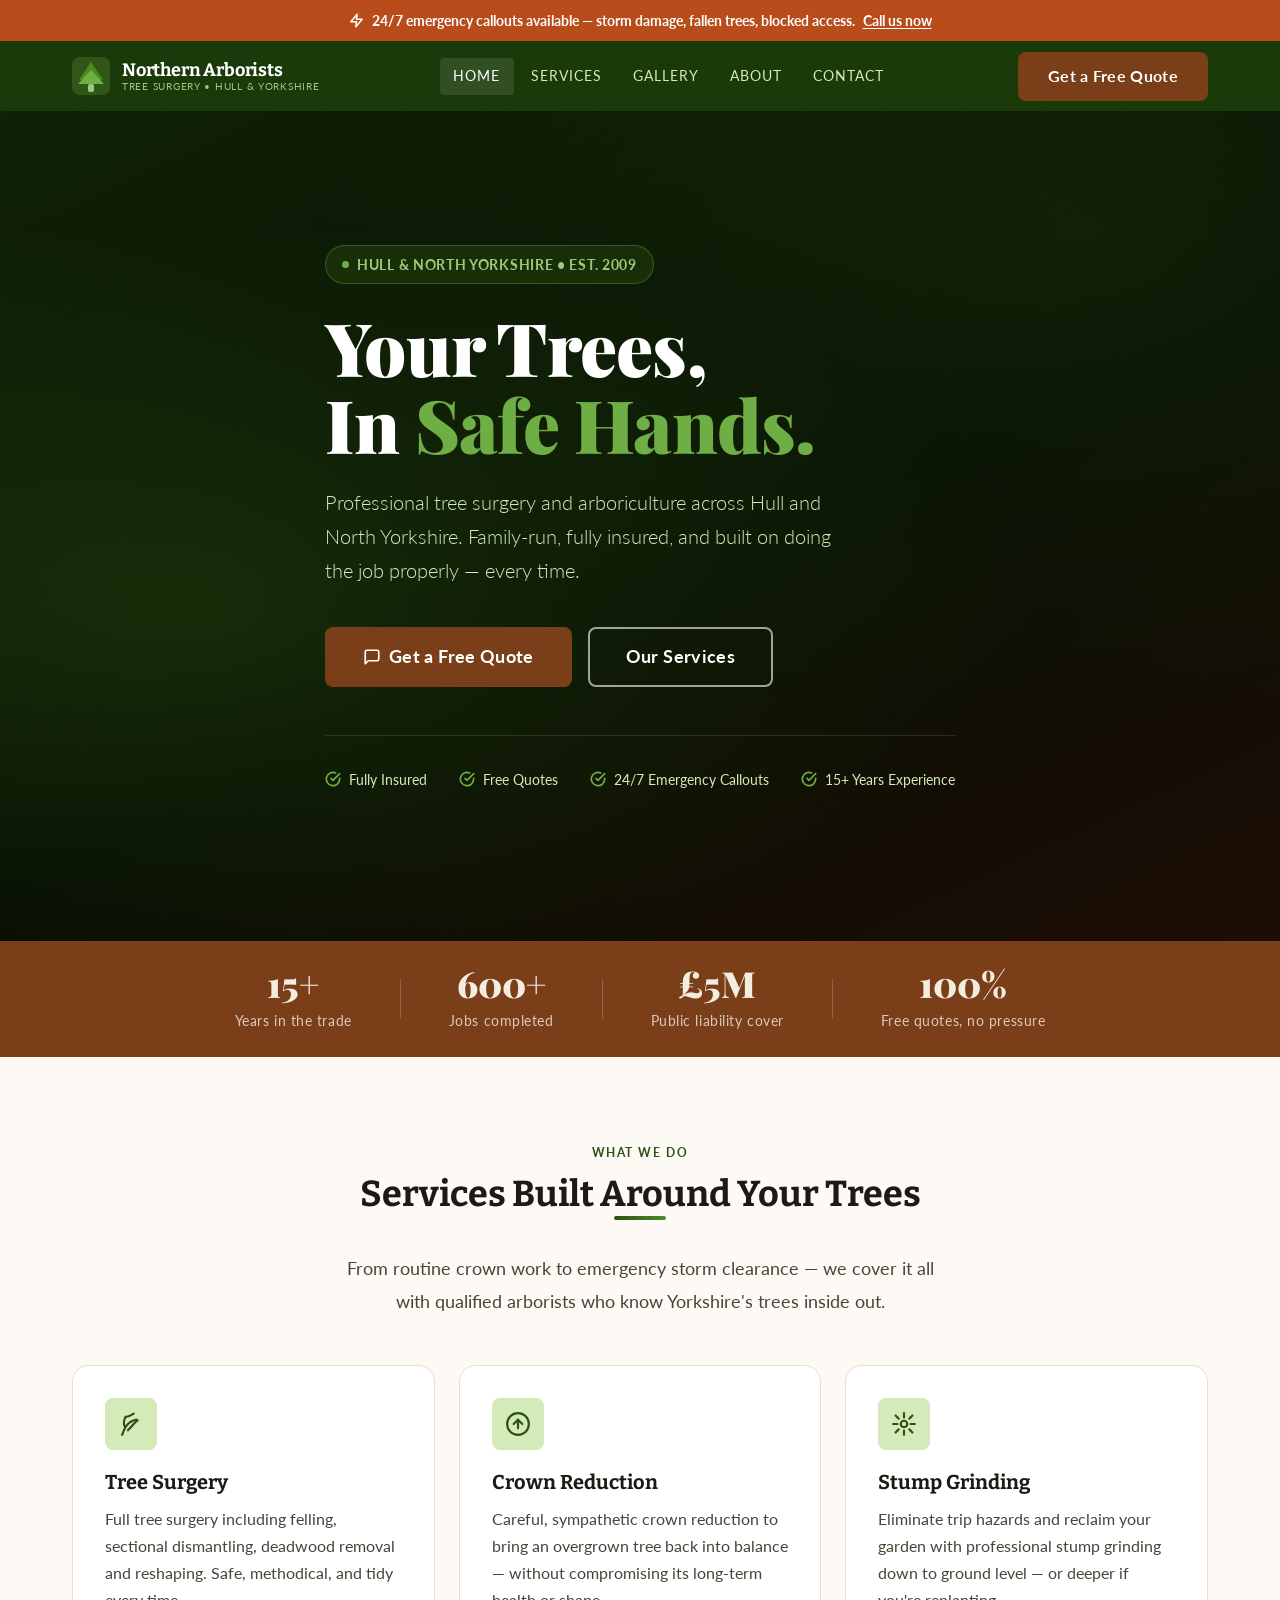
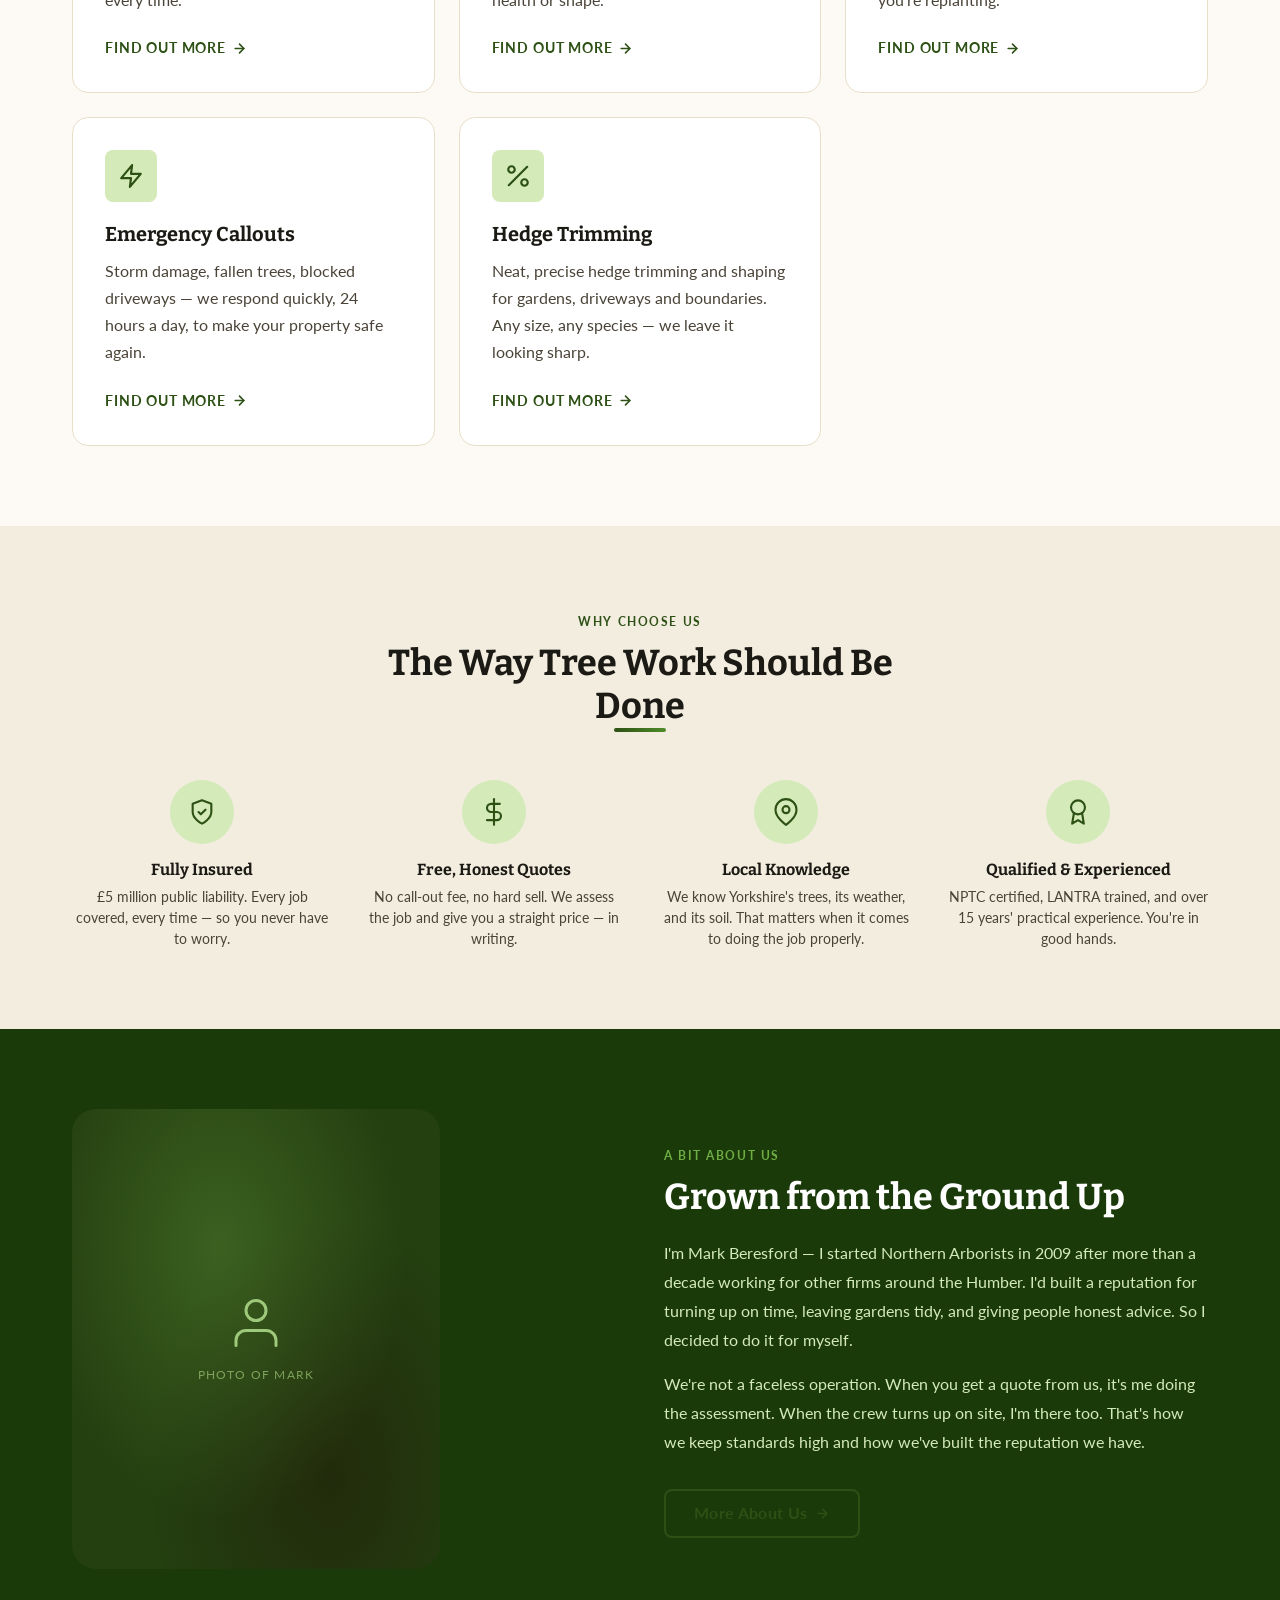
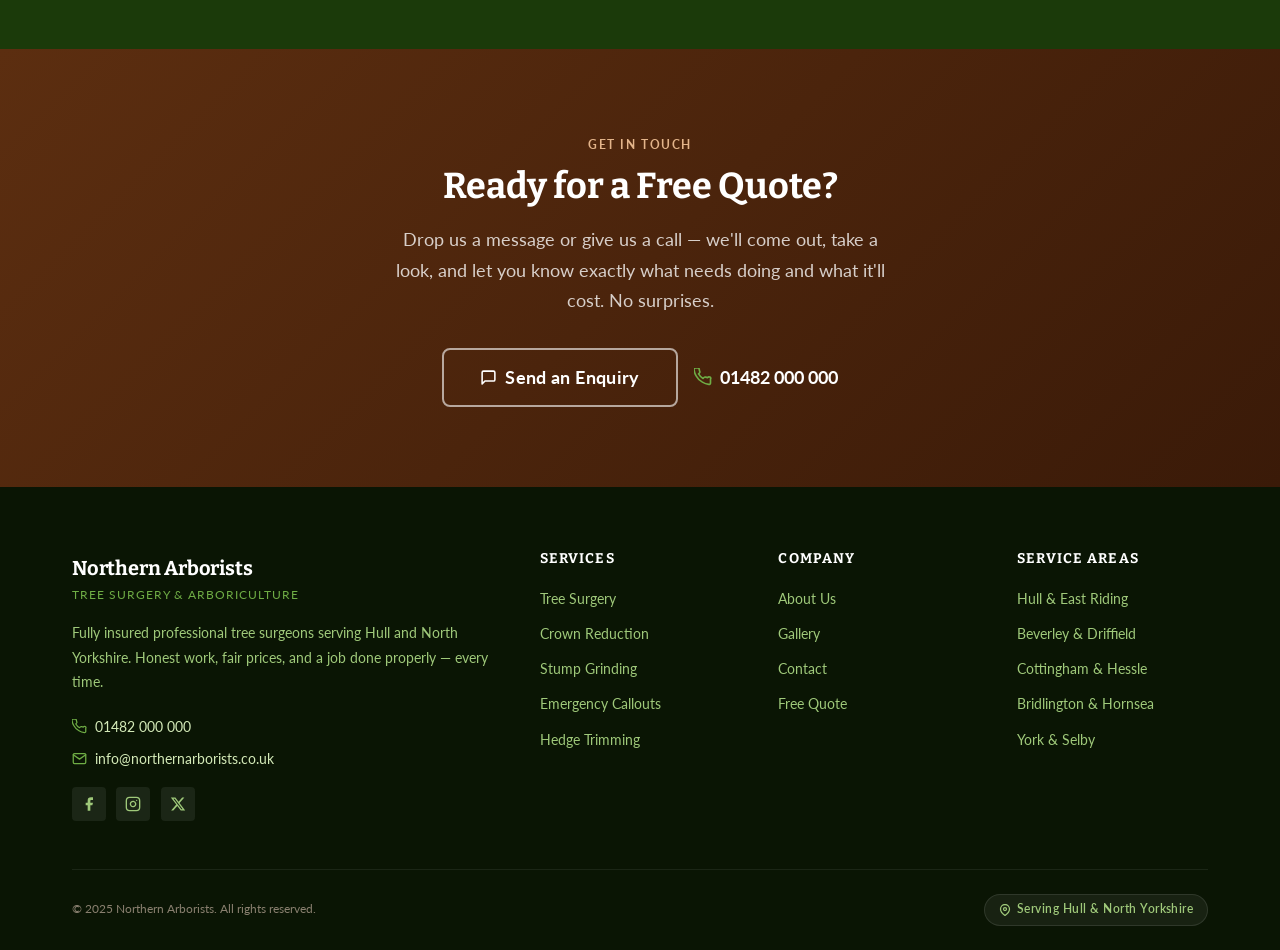
==== index.html @ 6174299c "Build full Northern Arborists website — 5 pages, shared CSS/JS Multi-page static site for a Hull-bas" ====
<!DOCTYPE html>
<html lang="en">
<head>
  <meta charset="UTF-8">
  <meta name="viewport" content="width=device-width, initial-scale=1.0">
  <meta name="description" content="Northern Arborists — professional tree surgery and arboriculture across Hull and North Yorkshire. Fully insured, free quotes, 15+ years experience.">
  <title>Northern Arborists | Tree Surgery &amp; Arboriculture — Hull &amp; Yorkshire</title>
  <link rel="preconnect" href="https://fonts.googleapis.com">
  <link rel="preconnect" href="https://fonts.gstatic.com" crossorigin>
  <link rel="stylesheet" href="styles.css">
</head>
<body>

  <!-- Emergency bar -->
  <div class="emergency-bar">
    <p>
      <svg width="15" height="15" viewBox="0 0 24 24" fill="none" stroke="currentColor" stroke-width="2.5" stroke-linecap="round" stroke-linejoin="round" aria-hidden="true"><polygon points="13 2 3 14 12 14 11 22 21 10 12 10 13 2"/></svg>
      24/7 emergency callouts available &mdash; storm damage, fallen trees, blocked access.
      <a href="contact.html">Call us now</a>
    </p>
  </div>

  <!-- Header -->
  <header class="site-header" id="siteHeader">
    <nav class="nav-container" role="navigation" aria-label="Main navigation">
      <a href="index.html" class="nav-logo" aria-label="Northern Arborists — Home">
        <svg class="logo-icon" width="38" height="38" viewBox="0 0 38 38" fill="none" aria-hidden="true">
          <rect width="38" height="38" rx="8" fill="rgba(111,173,69,0.25)"/>
          <rect x="16" y="27" width="6" height="8" rx="2" fill="#9FC97A"/>
          <polygon points="19,5 7,23 31,23" fill="#4A8C1C"/>
          <polygon points="19,13 6,27 32,27" fill="#6FAD45"/>
        </svg>
        <div class="logo-text">
          <span class="logo-name">Northern Arborists</span>
          <span class="logo-tagline">Tree Surgery &bull; Hull &amp; Yorkshire</span>
        </div>
      </a>

      <ul class="nav-links" role="list">
        <li><a href="index.html">Home</a></li>
        <li><a href="services.html">Services</a></li>
        <li><a href="gallery.html">Gallery</a></li>
        <li><a href="about.html">About</a></li>
        <li><a href="contact.html">Contact</a></li>
      </ul>

      <a href="contact.html" class="btn btn-primary nav-cta">Get a Free Quote</a>

      <button class="nav-hamburger" id="navHamburger" aria-label="Open navigation menu" aria-expanded="false">
        <span></span><span></span><span></span>
      </button>
    </nav>

    <div class="nav-mobile" id="navMobile" aria-hidden="true">
      <ul role="list">
        <li><a href="index.html">Home</a></li>
        <li><a href="services.html">Services</a></li>
        <li><a href="gallery.html">Gallery</a></li>
        <li><a href="about.html">About</a></li>
        <li><a href="contact.html">Contact</a></li>
      </ul>
      <a href="contact.html" class="btn btn-primary">Get a Free Quote</a>
    </div>
  </header>

  <main>

    <!-- ── HERO ── -->
    <section class="hero-home">
      <div class="container">
        <div class="hero-content">

          <div class="hero-badge">Hull &amp; North Yorkshire &bull; Est. 2009</div>

          <h1>
            Your Trees,<br>
            In <span class="accent">Safe Hands.</span>
          </h1>

          <p class="hero-subtitle">
            Professional tree surgery and arboriculture across Hull and North Yorkshire.
            Family-run, fully insured, and built on doing the job properly — every time.
          </p>

          <div class="hero-actions">
            <a href="contact.html" class="btn btn-primary btn-lg">
              <svg width="18" height="18" viewBox="0 0 24 24" fill="none" stroke="currentColor" stroke-width="2.2" stroke-linecap="round" stroke-linejoin="round" aria-hidden="true"><path d="M21 15a2 2 0 01-2 2H7l-4 4V5a2 2 0 012-2h14a2 2 0 012 2z"/></svg>
              Get a Free Quote
            </a>
            <a href="services.html" class="btn btn-secondary btn-lg">Our Services</a>
          </div>

          <ul class="hero-trust">
            <li class="hero-trust-item">
              <svg width="16" height="16" viewBox="0 0 24 24" fill="none" stroke="currentColor" stroke-width="2.5" stroke-linecap="round" stroke-linejoin="round" aria-hidden="true"><path d="M22 11.08V12a10 10 0 11-5.93-9.14"/><polyline points="22 4 12 14.01 9 11.01"/></svg>
              Fully Insured
            </li>
            <li class="hero-trust-item">
              <svg width="16" height="16" viewBox="0 0 24 24" fill="none" stroke="currentColor" stroke-width="2.5" stroke-linecap="round" stroke-linejoin="round" aria-hidden="true"><path d="M22 11.08V12a10 10 0 11-5.93-9.14"/><polyline points="22 4 12 14.01 9 11.01"/></svg>
              Free Quotes
            </li>
            <li class="hero-trust-item">
              <svg width="16" height="16" viewBox="0 0 24 24" fill="none" stroke="currentColor" stroke-width="2.5" stroke-linecap="round" stroke-linejoin="round" aria-hidden="true"><path d="M22 11.08V12a10 10 0 11-5.93-9.14"/><polyline points="22 4 12 14.01 9 11.01"/></svg>
              24/7 Emergency Callouts
            </li>
            <li class="hero-trust-item">
              <svg width="16" height="16" viewBox="0 0 24 24" fill="none" stroke="currentColor" stroke-width="2.5" stroke-linecap="round" stroke-linejoin="round" aria-hidden="true"><path d="M22 11.08V12a10 10 0 11-5.93-9.14"/><polyline points="22 4 12 14.01 9 11.01"/></svg>
              15+ Years Experience
            </li>
          </ul>

        </div>
      </div>
    </section>

    <!-- ── STATS STRIP ── -->
    <div class="stats-strip">
      <div class="container">
        <div class="stats-inner">
          <div class="stat-item">
            <span class="stat-number">15+</span>
            <span class="stat-label">Years in the trade</span>
          </div>
          <div class="stats-divider"></div>
          <div class="stat-item">
            <span class="stat-number">600+</span>
            <span class="stat-label">Jobs completed</span>
          </div>
          <div class="stats-divider"></div>
          <div class="stat-item">
            <span class="stat-number">£5M</span>
            <span class="stat-label">Public liability cover</span>
          </div>
          <div class="stats-divider"></div>
          <div class="stat-item">
            <span class="stat-number">100%</span>
            <span class="stat-label">Free quotes, no pressure</span>
          </div>
        </div>
      </div>
    </div>

    <!-- ── SERVICES OVERVIEW ── -->
    <section class="section">
      <div class="container">
        <div class="text-center reveal" style="max-width:600px;margin:0 auto 3rem;">
          <span class="section-label">What We Do</span>
          <h2>Services Built Around Your Trees</h2>
          <div class="divider center"></div>
          <p class="lead">From routine crown work to emergency storm clearance — we cover it all with qualified arborists who know Yorkshire's trees inside out.</p>
        </div>

        <div class="services-overview-grid">

          <!-- Tree Surgery -->
          <div class="service-card reveal reveal-d1">
            <div class="service-icon" aria-hidden="true">
              <svg width="26" height="26" viewBox="0 0 24 24" fill="none" stroke="currentColor" stroke-width="2" stroke-linecap="round" stroke-linejoin="round"><path d="M17 8C8 10 5.9 16.17 3.82 22"/><path d="M9.13 17.73C12.29 14.87 15 10.56 18.18 8.59"/><path d="M14.5 2.5C14.5 2.5 11 5 7 5.5"/><path d="M7 5.5C5.5 8 5 11 6 14"/></svg>
            </div>
            <h3>Tree Surgery</h3>
            <p>Full tree surgery including felling, sectional dismantling, deadwood removal and reshaping. Safe, methodical, and tidy every time.</p>
            <a href="services.html#tree-surgery" class="link-arrow">
              Find out more
              <svg width="15" height="15" viewBox="0 0 24 24" fill="none" stroke="currentColor" stroke-width="2.5" stroke-linecap="round" stroke-linejoin="round" aria-hidden="true"><line x1="5" y1="12" x2="19" y2="12"/><polyline points="12 5 19 12 12 19"/></svg>
            </a>
          </div>

          <!-- Crown Reduction -->
          <div class="service-card reveal reveal-d2">
            <div class="service-icon" aria-hidden="true">
              <svg width="26" height="26" viewBox="0 0 24 24" fill="none" stroke="currentColor" stroke-width="2" stroke-linecap="round" stroke-linejoin="round"><circle cx="12" cy="12" r="10"/><polyline points="8 12 12 8 16 12"/><line x1="12" y1="8" x2="12" y2="16"/></svg>
            </div>
            <h3>Crown Reduction</h3>
            <p>Careful, sympathetic crown reduction to bring an overgrown tree back into balance — without compromising its long-term health or shape.</p>
            <a href="services.html#crown-reduction" class="link-arrow">
              Find out more
              <svg width="15" height="15" viewBox="0 0 24 24" fill="none" stroke="currentColor" stroke-width="2.5" stroke-linecap="round" stroke-linejoin="round" aria-hidden="true"><line x1="5" y1="12" x2="19" y2="12"/><polyline points="12 5 19 12 12 19"/></svg>
            </a>
          </div>

          <!-- Stump Grinding -->
          <div class="service-card reveal reveal-d3">
            <div class="service-icon" aria-hidden="true">
              <svg width="26" height="26" viewBox="0 0 24 24" fill="none" stroke="currentColor" stroke-width="2" stroke-linecap="round" stroke-linejoin="round"><circle cx="12" cy="12" r="3"/><path d="M12 2v4M12 18v4M4.22 4.22l2.83 2.83M16.95 16.95l2.83 2.83M2 12h4M18 12h4M4.22 19.78l2.83-2.83M16.95 7.05l2.83-2.83"/></svg>
            </div>
            <h3>Stump Grinding</h3>
            <p>Eliminate trip hazards and reclaim your garden with professional stump grinding down to ground level — or deeper if you're replanting.</p>
            <a href="services.html#stump-grinding" class="link-arrow">
              Find out more
              <svg width="15" height="15" viewBox="0 0 24 24" fill="none" stroke="currentColor" stroke-width="2.5" stroke-linecap="round" stroke-linejoin="round" aria-hidden="true"><line x1="5" y1="12" x2="19" y2="12"/><polyline points="12 5 19 12 12 19"/></svg>
            </a>
          </div>

          <!-- Emergency Callouts -->
          <div class="service-card reveal reveal-d4">
            <div class="service-icon" aria-hidden="true">
              <svg width="26" height="26" viewBox="0 0 24 24" fill="none" stroke="currentColor" stroke-width="2" stroke-linecap="round" stroke-linejoin="round"><polygon points="13 2 3 14 12 14 11 22 21 10 12 10 13 2"/></svg>
            </div>
            <h3>Emergency Callouts</h3>
            <p>Storm damage, fallen trees, blocked driveways — we respond quickly, 24 hours a day, to make your property safe again.</p>
            <a href="services.html#emergency" class="link-arrow">
              Find out more
              <svg width="15" height="15" viewBox="0 0 24 24" fill="none" stroke="currentColor" stroke-width="2.5" stroke-linecap="round" stroke-linejoin="round" aria-hidden="true"><line x1="5" y1="12" x2="19" y2="12"/><polyline points="12 5 19 12 12 19"/></svg>
            </a>
          </div>

          <!-- Hedge Trimming -->
          <div class="service-card reveal reveal-d5">
            <div class="service-icon" aria-hidden="true">
              <svg width="26" height="26" viewBox="0 0 24 24" fill="none" stroke="currentColor" stroke-width="2" stroke-linecap="round" stroke-linejoin="round"><circle cx="6" cy="6" r="3"/><circle cx="18" cy="18" r="3"/><line x1="20.49" y1="3.51" x2="3.51" y2="20.49"/></svg>
            </div>
            <h3>Hedge Trimming</h3>
            <p>Neat, precise hedge trimming and shaping for gardens, driveways and boundaries. Any size, any species — we leave it looking sharp.</p>
            <a href="services.html#hedges" class="link-arrow">
              Find out more
              <svg width="15" height="15" viewBox="0 0 24 24" fill="none" stroke="currentColor" stroke-width="2.5" stroke-linecap="round" stroke-linejoin="round" aria-hidden="true"><line x1="5" y1="12" x2="19" y2="12"/><polyline points="12 5 19 12 12 19"/></svg>
            </a>
          </div>

        </div>
      </div>
    </section>

    <!-- ── TRUST SIGNALS ── -->
    <section class="section trust-section">
      <div class="container">
        <div class="text-center reveal" style="max-width:540px;margin:0 auto 3rem;">
          <span class="section-label">Why Choose Us</span>
          <h2>The Way Tree Work Should Be Done</h2>
          <div class="divider center"></div>
        </div>

        <div class="trust-grid">

          <div class="trust-item reveal reveal-d1">
            <div class="trust-icon" aria-hidden="true">
              <svg width="28" height="28" viewBox="0 0 24 24" fill="none" stroke="currentColor" stroke-width="1.8" stroke-linecap="round" stroke-linejoin="round"><path d="M12 22s8-4 8-10V5l-8-3-8 3v7c0 6 8 10 8 10z"/><polyline points="9 12 11 14 15 10"/></svg>
            </div>
            <h4>Fully Insured</h4>
            <p>£5 million public liability. Every job covered, every time — so you never have to worry.</p>
          </div>

          <div class="trust-item reveal reveal-d2">
            <div class="trust-icon" aria-hidden="true">
              <svg width="28" height="28" viewBox="0 0 24 24" fill="none" stroke="currentColor" stroke-width="1.8" stroke-linecap="round" stroke-linejoin="round"><line x1="12" y1="1" x2="12" y2="23"/><path d="M17 5H9.5a3.5 3.5 0 000 7h5a3.5 3.5 0 010 7H6"/></svg>
            </div>
            <h4>Free, Honest Quotes</h4>
            <p>No call-out fee, no hard sell. We assess the job and give you a straight price — in writing.</p>
          </div>

          <div class="trust-item reveal reveal-d3">
            <div class="trust-icon" aria-hidden="true">
              <svg width="28" height="28" viewBox="0 0 24 24" fill="none" stroke="currentColor" stroke-width="1.8" stroke-linecap="round" stroke-linejoin="round"><path d="M21 10c0 7-9 13-9 13s-9-6-9-13a9 9 0 0118 0z"/><circle cx="12" cy="10" r="3"/></svg>
            </div>
            <h4>Local Knowledge</h4>
            <p>We know Yorkshire's trees, its weather, and its soil. That matters when it comes to doing the job properly.</p>
          </div>

          <div class="trust-item reveal reveal-d4">
            <div class="trust-icon" aria-hidden="true">
              <svg width="28" height="28" viewBox="0 0 24 24" fill="none" stroke="currentColor" stroke-width="1.8" stroke-linecap="round" stroke-linejoin="round"><circle cx="12" cy="8" r="6"/><path d="M15.477 12.89L17 22l-5-3-5 3 1.523-9.11"/></svg>
            </div>
            <h4>Qualified &amp; Experienced</h4>
            <p>NPTC certified, LANTRA trained, and over 15 years' practical experience. You're in good hands.</p>
          </div>

        </div>
      </div>
    </section>

    <!-- ── ABOUT STRIP ── -->
    <section class="section about-strip">
      <div class="container">
        <div class="about-strip-inner">

          <div class="about-photo-placeholder reveal">
            <svg width="60" height="60" viewBox="0 0 24 24" fill="none" stroke="currentColor" stroke-width="1.2" stroke-linecap="round" stroke-linejoin="round" aria-hidden="true"><path d="M20 21v-2a4 4 0 00-4-4H8a4 4 0 00-4 4v2"/><circle cx="12" cy="7" r="4"/></svg>
            <span class="photo-placeholder-label">Photo of Mark</span>
          </div>

          <div class="about-strip-text reveal">
            <span class="section-label section-label--light">A Bit About Us</span>
            <h2>Grown from the Ground Up</h2>
            <p>
              I'm Mark Beresford — I started Northern Arborists in 2009 after more than a decade working for other firms around the Humber. I'd built a reputation for turning up on time, leaving gardens tidy, and giving people honest advice. So I decided to do it for myself.
            </p>
            <p>
              We're not a faceless operation. When you get a quote from us, it's me doing the assessment. When the crew turns up on site, I'm there too. That's how we keep standards high and how we've built the reputation we have.
            </p>
            <div style="margin-top:2rem;">
              <a href="about.html" class="btn btn-outline-green">
                More About Us
                <svg width="15" height="15" viewBox="0 0 24 24" fill="none" stroke="currentColor" stroke-width="2.5" stroke-linecap="round" stroke-linejoin="round" aria-hidden="true"><line x1="5" y1="12" x2="19" y2="12"/><polyline points="12 5 19 12 12 19"/></svg>
              </a>
            </div>
          </div>

        </div>
      </div>
    </section>

    <!-- ── CTA BANNER ── -->
    <section class="cta-banner">
      <div class="container">
        <div class="reveal">
          <span class="section-label" style="color:var(--brown-200);">Get in Touch</span>
          <h2>Ready for a Free Quote?</h2>
          <p>Drop us a message or give us a call — we'll come out, take a look, and let you know exactly what needs doing and what it'll cost. No surprises.</p>
          <div class="cta-actions">
            <a href="contact.html" class="btn btn-secondary btn-lg">
              <svg width="17" height="17" viewBox="0 0 24 24" fill="none" stroke="currentColor" stroke-width="2.2" stroke-linecap="round" stroke-linejoin="round" aria-hidden="true"><path d="M21 15a2 2 0 01-2 2H7l-4 4V5a2 2 0 012-2h14a2 2 0 012 2z"/></svg>
              Send an Enquiry
            </a>
            <a href="tel:01482000000" class="phone-link">
              <svg width="18" height="18" viewBox="0 0 24 24" fill="none" stroke="currentColor" stroke-width="2.2" stroke-linecap="round" stroke-linejoin="round" aria-hidden="true"><path d="M22 16.92v3a2 2 0 01-2.18 2 19.79 19.79 0 01-8.63-3.07A19.5 19.5 0 013.07 10.81 19.79 19.79 0 01.01 2.22 2 2 0 012 .04h3a2 2 0 012 1.72 12.84 12.84 0 00.7 2.81 2 2 0 01-.45 2.11L6.09 7.91a16 16 0 006 6l1.27-1.27a2 2 0 012.11-.45 12.84 12.84 0 002.81.7A2 2 0 0122 14.92z"/></svg>
              01482 000 000
            </a>
          </div>
        </div>
      </div>
    </section>

  </main>

  <!-- ── FOOTER ── -->
  <footer class="site-footer">
    <div class="container">
      <div class="footer-grid">

        <!-- Brand -->
        <div class="footer-brand">
          <span class="logo-name">Northern Arborists</span>
          <span class="logo-tagline">Tree Surgery &amp; Arboriculture</span>
          <p>Fully insured professional tree surgeons serving Hull and North Yorkshire. Honest work, fair prices, and a job done properly — every time.</p>
          <div class="footer-contact-row">
            <svg width="15" height="15" viewBox="0 0 24 24" fill="none" stroke="currentColor" stroke-width="2" stroke-linecap="round" stroke-linejoin="round" aria-hidden="true"><path d="M22 16.92v3a2 2 0 01-2.18 2 19.79 19.79 0 01-8.63-3.07A19.5 19.5 0 013.07 10.81 19.79 19.79 0 01.01 2.22 2 2 0 012 .04h3a2 2 0 012 1.72 12.84 12.84 0 00.7 2.81 2 2 0 01-.45 2.11L6.09 7.91a16 16 0 006 6l1.27-1.27a2 2 0 012.11-.45 12.84 12.84 0 002.81.7A2 2 0 0122 14.92z"/></svg>
            <a href="tel:01482000000">01482 000 000</a>
          </div>
          <div class="footer-contact-row">
            <svg width="15" height="15" viewBox="0 0 24 24" fill="none" stroke="currentColor" stroke-width="2" stroke-linecap="round" stroke-linejoin="round" aria-hidden="true"><path d="M4 4h16c1.1 0 2 .9 2 2v12c0 1.1-.9 2-2 2H4c-1.1 0-2-.9-2-2V6c0-1.1.9-2 2-2z"/><polyline points="22,6 12,13 2,6"/></svg>
            <a href="mailto:info@northernarborists.co.uk">info@northernarborists.co.uk</a>
          </div>
          <div class="social-links">
            <a href="#" class="social-link" aria-label="Facebook">
              <svg width="16" height="16" viewBox="0 0 24 24" fill="currentColor" aria-hidden="true"><path d="M18 2h-3a5 5 0 00-5 5v3H7v4h3v8h4v-8h3l1-4h-4V7a1 1 0 011-1h3z"/></svg>
            </a>
            <a href="#" class="social-link" aria-label="Instagram">
              <svg width="16" height="16" viewBox="0 0 24 24" fill="none" stroke="currentColor" stroke-width="2" stroke-linecap="round" stroke-linejoin="round" aria-hidden="true"><rect x="2" y="2" width="20" height="20" rx="5" ry="5"/><path d="M16 11.37A4 4 0 1112.63 8 4 4 0 0116 11.37z"/><line x1="17.5" y1="6.5" x2="17.51" y2="6.5"/></svg>
            </a>
            <a href="#" class="social-link" aria-label="Twitter / X">
              <svg width="16" height="16" viewBox="0 0 24 24" fill="currentColor" aria-hidden="true"><path d="M18.244 2.25h3.308l-7.227 8.26 8.502 11.24H16.17l-5.214-6.817L4.99 21.75H1.68l7.73-8.835L1.254 2.25H8.08l4.713 6.231zm-1.161 17.52h1.833L7.084 4.126H5.117z"/></svg>
            </a>
          </div>
        </div>

        <!-- Services -->
        <div class="footer-col">
          <h5>Services</h5>
          <ul>
            <li><a href="services.html#tree-surgery">Tree Surgery</a></li>
            <li><a href="services.html#crown-reduction">Crown Reduction</a></li>
            <li><a href="services.html#stump-grinding">Stump Grinding</a></li>
            <li><a href="services.html#emergency">Emergency Callouts</a></li>
            <li><a href="services.html#hedges">Hedge Trimming</a></li>
          </ul>
        </div>

        <!-- Company -->
        <div class="footer-col">
          <h5>Company</h5>
          <ul>
            <li><a href="about.html">About Us</a></li>
            <li><a href="gallery.html">Gallery</a></li>
            <li><a href="contact.html">Contact</a></li>
            <li><a href="contact.html">Free Quote</a></li>
          </ul>
        </div>

        <!-- Areas -->
        <div class="footer-col">
          <h5>Service Areas</h5>
          <ul>
            <li><a href="#">Hull &amp; East Riding</a></li>
            <li><a href="#">Beverley &amp; Driffield</a></li>
            <li><a href="#">Cottingham &amp; Hessle</a></li>
            <li><a href="#">Bridlington &amp; Hornsea</a></li>
            <li><a href="#">York &amp; Selby</a></li>
          </ul>
        </div>

      </div>

      <div class="footer-bottom">
        <p>&copy; 2025 Northern Arborists. All rights reserved.</p>
        <span class="service-area-tag">
          <svg width="12" height="12" viewBox="0 0 24 24" fill="none" stroke="currentColor" stroke-width="2.5" stroke-linecap="round" stroke-linejoin="round" aria-hidden="true"><path d="M21 10c0 7-9 13-9 13s-9-6-9-13a9 9 0 0118 0z"/><circle cx="12" cy="10" r="3"/></svg>
          Serving Hull &amp; North Yorkshire
        </span>
      </div>

    </div>
  </footer>

  <script src="main.js"></script>
</body>
</html>
---- styles.css ----
/* ============================================================
   NORTHERN ARBORISTS — styles.css
   ============================================================ */

@import url('https://fonts.googleapis.com/css2?family=Playfair+Display:ital,wght@0,700;0,900;1,700&family=Bitter:wght@400;600;700&family=Lato:wght@300;400;700;900&display=swap');

/* ============================================================
   1. DESIGN TOKENS
   ============================================================ */
:root {
  /* Greens */
  --green-950: #0A1504;
  --green-900: #0F2206;
  --green-800: #1B3A0A;
  --green-700: #243F10;
  --green-600: #2D5015;
  --green-500: #3A6B1C;
  --green-400: #4E8C28;
  --green-300: #6FAD45;
  --green-200: #9FC97A;
  --green-100: #D4EAB8;

  /* Browns */
  --brown-900: #1E0E05;
  --brown-800: #3A1A08;
  --brown-700: #5C2E10;
  --brown-600: #7A3E18;
  --brown-500: #9A5225;
  --brown-400: #B8693A;
  --brown-300: #D08B60;
  --brown-200: #E3B48A;
  --brown-100: #F2D9C0;

  /* Creams */
  --cream-50:  #FDFAF5;
  --cream-100: #FAF6EE;
  --cream-200: #F3EDE0;
  --cream-300: #E8DFC8;
  --cream-400: #D8CCAF;

  /* Text */
  --text-dark:  #1C1A14;
  --text-mid:   #4A4438;
  --text-light: #8A8070;
  --white:      #FFFFFF;

  /* Semantic aliases */
  --brand-green:      var(--green-600);
  --brand-green-dark: var(--green-800);
  --brand-brown:      var(--brown-600);

  /* Typography */
  --font-display: 'Playfair Display', Georgia, 'Times New Roman', serif;
  --font-heading: 'Bitter', Georgia, serif;
  --font-body:    'Lato', system-ui, -apple-system, sans-serif;

  /* Type scale */
  --text-xs:   0.75rem;
  --text-sm:   0.875rem;
  --text-base: 1rem;
  --text-lg:   1.125rem;
  --text-xl:   1.25rem;
  --text-2xl:  1.5rem;
  --text-3xl:  1.875rem;
  --text-4xl:  2.25rem;
  --text-5xl:  3rem;
  --text-6xl:  3.75rem;

  /* Layout */
  --container-max: 1200px;
  --container-pad: 1.25rem;
  --nav-height:    70px;

  /* Radii */
  --radius-sm: 4px;
  --radius-md: 8px;
  --radius-lg: 16px;
  --radius-xl: 24px;

  /* Shadows */
  --shadow-sm: 0 1px 3px rgba(0,0,0,0.10), 0 1px 2px rgba(0,0,0,0.06);
  --shadow-md: 0 4px 12px rgba(0,0,0,0.10), 0 2px 4px rgba(0,0,0,0.06);
  --shadow-lg: 0 10px 24px rgba(0,0,0,0.12), 0 4px 8px rgba(0,0,0,0.06);
  --shadow-xl: 0 20px 40px rgba(0,0,0,0.16), 0 8px 16px rgba(0,0,0,0.08);

  /* Transitions */
  --ease: 0.22s ease;
  --ease-slow: 0.4s ease;
}

/* ============================================================
   2. RESET & BASE
   ============================================================ */
*, *::before, *::after { box-sizing: border-box; margin: 0; padding: 0; }

html {
  scroll-behavior: smooth;
  font-size: 16px;
  -webkit-text-size-adjust: 100%;
}

body {
  font-family: var(--font-body);
  font-size: var(--text-base);
  line-height: 1.7;
  color: var(--text-dark);
  background-color: var(--cream-50);
  overflow-x: hidden;
}

img  { max-width: 100%; height: auto; display: block; }
a    { color: inherit; text-decoration: none; }
ul   { list-style: none; }
button { cursor: pointer; border: none; background: none; font-family: inherit; }

/* ============================================================
   3. TYPOGRAPHY
   ============================================================ */
h1, h2, h3, h4, h5, h6 {
  font-family: var(--font-heading);
  font-weight: 700;
  line-height: 1.2;
  color: var(--text-dark);
}

h1 { font-size: clamp(var(--text-3xl), 5.5vw, var(--text-5xl)); }
h2 { font-size: clamp(var(--text-2xl), 4vw,   var(--text-4xl)); }
h3 { font-size: clamp(var(--text-xl),  3vw,   var(--text-2xl)); }
h4 { font-size: var(--text-xl); }

p { margin-bottom: 1em; }
p:last-child { margin-bottom: 0; }

.lead {
  font-size: var(--text-lg);
  line-height: 1.8;
  color: var(--text-mid);
}

.section-label {
  display: inline-block;
  font-size: var(--text-xs);
  font-weight: 700;
  letter-spacing: 0.13em;
  text-transform: uppercase;
  color: var(--brand-green);
  margin-bottom: 0.6rem;
}

.section-label--light { color: var(--green-300); }

.divider {
  width: 52px;
  height: 4px;
  background: linear-gradient(90deg, var(--brand-green), var(--green-400));
  border-radius: 2px;
  margin-bottom: 2rem;
}
.divider.center { margin-left: auto; margin-right: auto; }

/* ============================================================
   4. LAYOUT
   ============================================================ */
.container {
  max-width: var(--container-max);
  margin: 0 auto;
  padding: 0 var(--container-pad);
}

@media (min-width: 768px) { .container { padding: 0 2rem; } }

.section     { padding: 5rem 0; }
.section--sm { padding: 3rem 0; }
.section--lg { padding: 6.5rem 0; }

.text-center { text-align: center; }

/* ============================================================
   5. BUTTONS
   ============================================================ */
.btn {
  display: inline-flex;
  align-items: center;
  gap: 0.5rem;
  padding: 0.75rem 1.75rem;
  border-radius: var(--radius-md);
  font-family: var(--font-body);
  font-size: var(--text-base);
  font-weight: 700;
  letter-spacing: 0.02em;
  transition: all var(--ease);
  white-space: nowrap;
  cursor: pointer;
  border: 2px solid transparent;
  text-decoration: none;
  line-height: 1.3;
}

.btn-primary {
  background-color: var(--brand-brown);
  color: var(--white);
  border-color: var(--brand-brown);
}
.btn-primary:hover {
  background-color: var(--brown-700);
  border-color: var(--brown-700);
  transform: translateY(-2px);
  box-shadow: var(--shadow-md);
}

.btn-secondary {
  background-color: transparent;
  color: var(--white);
  border-color: rgba(255,255,255,0.6);
}
.btn-secondary:hover {
  background-color: var(--white);
  color: var(--green-800);
  border-color: var(--white);
  transform: translateY(-2px);
}

.btn-outline-green {
  background-color: transparent;
  color: var(--brand-green);
  border-color: var(--brand-green);
}
.btn-outline-green:hover {
  background-color: var(--brand-green);
  color: var(--white);
  transform: translateY(-2px);
}

.btn-lg {
  padding: 1rem 2.25rem;
  font-size: var(--text-lg);
}

/* ============================================================
   6. HEADER & NAVIGATION
   ============================================================ */
.site-header {
  position: sticky;
  top: 0;
  z-index: 1000;
  height: var(--nav-height);
  background-color: var(--green-800);
  transition: box-shadow var(--ease);
}
.site-header.scrolled { box-shadow: 0 2px 20px rgba(0,0,0,0.3); }

.nav-container {
  display: flex;
  align-items: center;
  justify-content: space-between;
  gap: 1.5rem;
  height: 100%;
  max-width: var(--container-max);
  margin: 0 auto;
  padding: 0 var(--container-pad);
}
@media (min-width: 768px) { .nav-container { padding: 0 2rem; } }

/* Logo */
.nav-logo {
  display: flex;
  align-items: center;
  gap: 0.75rem;
  text-decoration: none;
  flex-shrink: 0;
}
.logo-icon { width: 38px; height: 38px; flex-shrink: 0; }
.logo-text { display: flex; flex-direction: column; line-height: 1.15; }
.logo-name {
  font-family: var(--font-heading);
  font-weight: 700;
  font-size: var(--text-lg);
  color: var(--white);
  letter-spacing: -0.01em;
}
.logo-tagline {
  font-size: 0.65rem;
  color: var(--green-200);
  letter-spacing: 0.07em;
  text-transform: uppercase;
  font-weight: 400;
}

/* Desktop nav links */
.nav-links {
  display: none;
  gap: 0.25rem;
  align-items: center;
}
@media (min-width: 900px) { .nav-links { display: flex; } }

.nav-links a {
  display: block;
  padding: 0.4rem 0.85rem;
  color: var(--green-100);
  font-size: var(--text-sm);
  font-weight: 400;
  text-transform: uppercase;
  letter-spacing: 0.07em;
  border-radius: var(--radius-sm);
  transition: color var(--ease), background var(--ease);
}
.nav-links a:hover,
.nav-links a.active {
  color: var(--white);
  background-color: rgba(255,255,255,0.1);
}

/* Nav CTA */
.nav-cta { display: none; flex-shrink: 0; }
@media (min-width: 900px) { .nav-cta { display: inline-flex; } }

/* Hamburger */
.nav-hamburger {
  display: flex;
  flex-direction: column;
  justify-content: center;
  gap: 5px;
  width: 40px;
  height: 40px;
  padding: 5px;
  flex-shrink: 0;
}
@media (min-width: 900px) { .nav-hamburger { display: none; } }

.nav-hamburger span {
  display: block;
  height: 2px;
  width: 100%;
  background: var(--white);
  border-radius: 2px;
  transition: all var(--ease);
  transform-origin: center;
}
.nav-hamburger.open span:nth-child(1) { transform: translateY(7px) rotate(45deg); }
.nav-hamburger.open span:nth-child(2) { opacity: 0; transform: scaleX(0); }
.nav-hamburger.open span:nth-child(3) { transform: translateY(-7px) rotate(-45deg); }

/* Mobile drawer */
.nav-mobile {
  display: none;
  position: fixed;
  top: var(--nav-height);
  left: 0;
  right: 0;
  background-color: var(--green-950);
  padding: 1.5rem var(--container-pad) 2rem;
  z-index: 999;
  box-shadow: var(--shadow-xl);
  border-top: 1px solid rgba(255,255,255,0.07);
}
.nav-mobile.open { display: block; }

.nav-mobile ul { display: flex; flex-direction: column; gap: 0.25rem; margin-bottom: 1.5rem; }
.nav-mobile a {
  display: block;
  padding: 0.75rem 1rem;
  color: var(--green-100);
  font-size: var(--text-lg);
  border-radius: var(--radius-sm);
  transition: all var(--ease);
}
.nav-mobile a:hover,
.nav-mobile a.active { color: var(--white); background-color: rgba(255,255,255,0.07); }
.nav-mobile .btn { width: 100%; justify-content: center; }

/* ============================================================
   7. HERO — HOME
   ============================================================ */
.hero-home {
  min-height: calc(100svh - var(--nav-height));
  min-height: calc(100vh - var(--nav-height));
  display: flex;
  align-items: center;
  position: relative;
  overflow: hidden;
  background-color: var(--green-950);
  background-image:
    radial-gradient(ellipse at 15% 60%, rgba(74,140,28,0.22) 0%, transparent 55%),
    radial-gradient(ellipse at 85% 15%, rgba(45,80,21,0.25) 0%, transparent 50%),
    linear-gradient(155deg, var(--green-900) 0%, #060D03 55%, var(--brown-900) 100%);
  padding: 3rem 0 4rem;
}

.hero-home::after {
  content: '';
  position: absolute;
  inset: 0;
  background-image: url("data:image/svg+xml,%3Csvg xmlns='http://www.w3.org/2000/svg' width='80' height='80'%3E%3Ccircle cx='1' cy='1' r='1' fill='rgba(255,255,255,0.025)'/%3E%3C/svg%3E");
  pointer-events: none;
}

.hero-content { position: relative; z-index: 1; max-width: 680px; }

.hero-badge {
  display: inline-flex;
  align-items: center;
  gap: 0.5rem;
  background-color: rgba(74,140,28,0.18);
  border: 1px solid rgba(111,173,69,0.35);
  color: var(--green-200);
  padding: 0.4rem 1rem;
  border-radius: 100px;
  font-size: var(--text-sm);
  font-weight: 700;
  letter-spacing: 0.05em;
  text-transform: uppercase;
  margin-bottom: 1.5rem;
}
.hero-badge::before {
  content: '';
  width: 7px; height: 7px;
  border-radius: 50%;
  background-color: var(--green-300);
  animation: pulse-dot 2s ease-in-out infinite;
}
@keyframes pulse-dot {
  0%, 100% { opacity: 1; }
  50% { opacity: 0.4; }
}

.hero-home h1 {
  font-family: var(--font-display);
  font-weight: 900;
  font-size: clamp(2.6rem, 7.5vw, 4.6rem);
  line-height: 1.04;
  color: var(--white);
  margin-bottom: 1.5rem;
  letter-spacing: -0.01em;
}
.hero-home h1 .accent { color: var(--green-300); }
.hero-home h1 .accent-brown { color: var(--brown-200); }

.hero-subtitle {
  font-size: clamp(var(--text-base), 2.5vw, var(--text-xl));
  color: var(--green-100);
  margin-bottom: 2.5rem;
  max-width: 520px;
  line-height: 1.7;
  font-weight: 300;
}

.hero-actions {
  display: flex;
  flex-wrap: wrap;
  gap: 1rem;
  margin-bottom: 3rem;
}

.hero-trust {
  display: flex;
  flex-wrap: wrap;
  gap: 1.25rem 2rem;
  padding-top: 2rem;
  border-top: 1px solid rgba(255,255,255,0.12);
}
.hero-trust-item {
  display: flex;
  align-items: center;
  gap: 0.5rem;
  color: var(--green-100);
  font-size: var(--text-sm);
  font-weight: 400;
}
.hero-trust-item svg { color: var(--green-300); flex-shrink: 0; }

/* ============================================================
   8. HERO — INNER PAGES
   ============================================================ */
.page-hero {
  background-color: var(--green-800);
  background-image:
    radial-gradient(ellipse at 30% 80%, rgba(74,140,28,0.18) 0%, transparent 60%),
    linear-gradient(155deg, var(--green-800) 0%, var(--green-950) 100%);
  padding: 4.5rem 0 3.5rem;
  text-align: center;
}
.page-hero h1 { color: var(--white); margin-bottom: 1rem; }
.page-hero .lead {
  color: var(--green-100);
  max-width: 580px;
  margin: 0 auto;
  font-size: var(--text-lg);
}

/* ============================================================
   9. STATS STRIP
   ============================================================ */
.stats-strip {
  background-color: var(--brand-brown);
  padding: 1.5rem 0;
}
.stats-inner {
  display: flex;
  flex-wrap: wrap;
  align-items: center;
  justify-content: center;
  gap: 0.5rem 3rem;
}
.stat-item {
  display: flex;
  align-items: baseline;
  gap: 0.5rem;
  text-align: center;
  flex-direction: column;
  align-items: center;
}
.stat-number {
  font-family: var(--font-display);
  font-size: var(--text-4xl);
  font-weight: 900;
  line-height: 1;
  color: var(--cream-200);
}
.stat-label {
  font-size: var(--text-sm);
  color: rgba(255,255,255,0.72);
  letter-spacing: 0.04em;
}
.stats-divider {
  width: 1px;
  height: 40px;
  background: rgba(255,255,255,0.2);
  display: none;
}
@media (min-width: 600px) { .stats-divider { display: block; } }

/* ============================================================
   10. SERVICE CARDS (Home overview)
   ============================================================ */
.services-overview-grid {
  display: grid;
  gap: 1.5rem;
  grid-template-columns: repeat(auto-fit, minmax(280px, 1fr));
}

.service-card {
  background-color: var(--white);
  border-radius: var(--radius-lg);
  padding: 2rem;
  border: 1px solid var(--cream-300);
  position: relative;
  overflow: hidden;
  transition: transform var(--ease-slow), box-shadow var(--ease-slow), border-color var(--ease-slow);
}
.service-card::before {
  content: '';
  position: absolute;
  top: 0; left: 0; right: 0;
  height: 4px;
  background: linear-gradient(90deg, var(--brand-green), var(--green-400));
  transform: scaleX(0);
  transform-origin: left;
  transition: transform var(--ease-slow);
}
.service-card:hover {
  transform: translateY(-5px);
  box-shadow: var(--shadow-lg);
  border-color: var(--green-100);
}
.service-card:hover::before { transform: scaleX(1); }

.service-icon {
  width: 52px; height: 52px;
  background-color: var(--green-100);
  border-radius: var(--radius-md);
  display: flex;
  align-items: center;
  justify-content: center;
  margin-bottom: 1.25rem;
  color: var(--brand-green);
}
.service-card h3 { font-size: var(--text-xl); margin-bottom: 0.65rem; }
.service-card p  { color: var(--text-mid); font-size: var(--text-base); margin-bottom: 1.25rem; }

.link-arrow {
  color: var(--brand-green);
  font-weight: 700;
  font-size: var(--text-sm);
  display: inline-flex;
  align-items: center;
  gap: 0.35rem;
  text-transform: uppercase;
  letter-spacing: 0.06em;
  transition: gap var(--ease);
}
.link-arrow:hover { gap: 0.6rem; }
.link-arrow svg { transition: transform var(--ease); }
.link-arrow:hover svg { transform: translateX(3px); }

/* ============================================================
   11. TRUST SECTION
   ============================================================ */
.trust-section { background-color: var(--cream-200); }

.trust-grid {
  display: grid;
  grid-template-columns: repeat(2, 1fr);
  gap: 2rem;
}
@media (min-width: 768px) { .trust-grid { grid-template-columns: repeat(4, 1fr); } }

.trust-item { text-align: center; }
.trust-icon {
  width: 64px; height: 64px;
  background-color: var(--green-100);
  border-radius: 50%;
  display: flex;
  align-items: center;
  justify-content: center;
  margin: 0 auto 1rem;
  color: var(--brand-green);
}
.trust-item h4 { font-size: var(--text-base); margin-bottom: 0.4rem; }
.trust-item p  { font-size: var(--text-sm); color: var(--text-mid); margin: 0; line-height: 1.5; }

/* ============================================================
   12. ABOUT STRIP (Home teaser)
   ============================================================ */
.about-strip { background-color: var(--green-800); }

.about-strip-inner {
  display: grid;
  grid-template-columns: 1fr;
  gap: 3rem;
  align-items: center;
}
@media (min-width: 768px) {
  .about-strip-inner { grid-template-columns: 1fr 1fr; }
}

.about-photo-placeholder {
  aspect-ratio: 4/5;
  max-height: 460px;
  background-color: var(--green-700);
  background-image:
    radial-gradient(ellipse at 40% 30%, rgba(111,173,69,0.3) 0%, transparent 60%),
    radial-gradient(ellipse at 70% 80%, rgba(30,14,5,0.4) 0%, transparent 50%);
  border-radius: var(--radius-xl);
  display: flex;
  flex-direction: column;
  align-items: center;
  justify-content: center;
  color: var(--green-200);
  gap: 0.75rem;
  order: 2;
}
@media (min-width: 768px) { .about-photo-placeholder { order: 1; } }
.photo-placeholder-label {
  font-size: var(--text-xs);
  letter-spacing: 0.1em;
  text-transform: uppercase;
  opacity: 0.7;
}

.about-strip-text { order: 1; }
@media (min-width: 768px) { .about-strip-text { order: 2; } }
.about-strip-text .section-label { color: var(--green-300); }
.about-strip-text h2 { color: var(--white); margin-bottom: 1.25rem; }
.about-strip-text p  { color: var(--green-100); line-height: 1.8; }

/* ============================================================
   13. CTA BANNER
   ============================================================ */
.cta-banner {
  background-color: var(--brown-700);
  background-image: linear-gradient(135deg, var(--brown-700) 0%, var(--brown-800) 100%);
  color: var(--white);
  text-align: center;
  padding: 5rem 0;
}
.cta-banner h2 { color: var(--white); margin-bottom: 1rem; }
.cta-banner p  {
  color: rgba(255,255,255,0.78);
  font-size: var(--text-lg);
  margin-bottom: 2rem;
  max-width: 500px;
  margin-left: auto;
  margin-right: auto;
}
.cta-actions {
  display: flex;
  flex-wrap: wrap;
  gap: 1rem;
  justify-content: center;
}

/* Phone CTA link style */
.phone-link {
  display: inline-flex;
  align-items: center;
  gap: 0.5rem;
  font-size: var(--text-lg);
  font-weight: 700;
  color: var(--white);
}
.phone-link svg { color: var(--green-300); }

/* ============================================================
   14. SERVICES PAGE — DETAIL SECTIONS
   ============================================================ */
.service-detail {
  padding: 5rem 0;
  border-bottom: 1px solid var(--cream-300);
}
.service-detail:last-of-type { border-bottom: none; }
.service-detail:nth-child(even) { background-color: var(--cream-100); }

.service-detail-inner {
  display: grid;
  grid-template-columns: 1fr;
  gap: 3rem;
  align-items: center;
}
@media (min-width: 768px) {
  .service-detail-inner { grid-template-columns: 1fr 1fr; }
  .service-detail:nth-child(even) .service-detail-inner { direction: rtl; }
  .service-detail:nth-child(even) .service-detail-inner > * { direction: ltr; }
}

.service-img-placeholder {
  aspect-ratio: 4/3;
  border-radius: var(--radius-lg);
  display: flex;
  flex-direction: column;
  align-items: center;
  justify-content: center;
  color: rgba(255,255,255,0.55);
  gap: 0.75rem;
  font-size: var(--text-xs);
  font-weight: 700;
  letter-spacing: 0.08em;
  text-transform: uppercase;
}
.sip-green { background-color: var(--green-700); background-image: radial-gradient(ellipse at 40% 50%, var(--green-600) 0%, var(--green-900) 70%); }
.sip-brown { background-color: var(--brown-700); background-image: radial-gradient(ellipse at 60% 40%, var(--brown-600) 0%, var(--brown-900) 70%); }
.sip-dark  { background-color: var(--green-900); background-image: radial-gradient(ellipse at 50% 60%, rgba(74,140,28,0.3) 0%, transparent 60%); }

.service-detail .lead { margin-bottom: 1.5rem; }

.check-list {
  display: flex;
  flex-direction: column;
  gap: 0.7rem;
  margin-bottom: 2rem;
}
.check-list li {
  display: flex;
  align-items: flex-start;
  gap: 0.65rem;
  color: var(--text-mid);
  font-size: var(--text-base);
  line-height: 1.5;
}
.check-list li .check-icon {
  width: 20px; height: 20px;
  min-width: 20px;
  background-color: var(--green-100);
  border-radius: 50%;
  display: flex;
  align-items: center;
  justify-content: center;
  color: var(--brand-green);
  margin-top: 1px;
}

.tag {
  display: inline-flex;
  align-items: center;
  gap: 0.3rem;
  padding: 0.25rem 0.75rem;
  border-radius: 100px;
  font-size: var(--text-xs);
  font-weight: 700;
  text-transform: uppercase;
  letter-spacing: 0.07em;
}
.tag-green { background-color: var(--green-100); color: var(--brand-green); }
.tag-urgent { background-color: #FFF0E8; color: #B84C1B; }
.tag-brown { background-color: var(--brown-100); color: var(--brown-600); }

/* ============================================================
   15. ABOUT PAGE
   ============================================================ */
.about-bio-grid {
  display: grid;
  grid-template-columns: 1fr;
  gap: 3rem;
  align-items: start;
}
@media (min-width: 768px) {
  .about-bio-grid { grid-template-columns: 5fr 4fr; }
}

.about-photo-lg {
  aspect-ratio: 3/4;
  max-height: 520px;
  background-color: var(--green-700);
  background-image:
    radial-gradient(ellipse at 45% 30%, rgba(111,173,69,0.35) 0%, transparent 55%),
    radial-gradient(ellipse at 70% 80%, rgba(10,21,4,0.5) 0%, transparent 50%);
  border-radius: var(--radius-xl);
  display: flex;
  flex-direction: column;
  align-items: center;
  justify-content: center;
  color: var(--green-200);
  gap: 0.75rem;
}

.about-text blockquote {
  font-family: var(--font-display);
  font-size: clamp(var(--text-xl), 3vw, var(--text-2xl));
  font-style: italic;
  color: var(--brand-green);
  line-height: 1.45;
  padding: 1.5rem 0 1.5rem 1.5rem;
  border-left: 4px solid var(--green-400);
  margin: 2rem 0;
}

.about-text h2 { margin-bottom: 1.25rem; }
.about-text p  { color: var(--text-mid); line-height: 1.85; }

.credentials-row {
  display: flex;
  flex-wrap: wrap;
  gap: 0.65rem;
  margin-top: 1.5rem;
}

.qual-grid {
  display: grid;
  grid-template-columns: repeat(2, 1fr);
  gap: 1rem;
}
@media (min-width: 600px) { .qual-grid { grid-template-columns: repeat(4, 1fr); } }

.qual-card {
  text-align: center;
  padding: 1.5rem 1rem;
  background-color: var(--white);
  border-radius: var(--radius-md);
  border: 1px solid var(--cream-300);
}
.qual-icon {
  width: 44px; height: 44px;
  margin: 0 auto 0.75rem;
  background-color: var(--green-100);
  border-radius: var(--radius-md);
  display: flex;
  align-items: center;
  justify-content: center;
  color: var(--brand-green);
}
.qual-card h4 { font-size: var(--text-sm); color: var(--text-dark); line-height: 1.3; }

.values-grid {
  display: grid;
  grid-template-columns: 1fr;
  gap: 1.25rem;
}
@media (min-width: 600px) { .values-grid { grid-template-columns: repeat(2, 1fr); } }
@media (min-width: 900px) { .values-grid { grid-template-columns: repeat(3, 1fr); } }

.value-card {
  padding: 2rem;
  background-color: var(--white);
  border-radius: var(--radius-lg);
  border: 1px solid var(--cream-300);
}
.value-card .vc-icon {
  width: 48px; height: 48px;
  background-color: var(--green-100);
  border-radius: var(--radius-md);
  display: flex;
  align-items: center;
  justify-content: center;
  color: var(--brand-green);
  margin-bottom: 1rem;
}
.value-card h3 { font-size: var(--text-lg); margin-bottom: 0.5rem; }
.value-card p  { font-size: var(--text-sm); color: var(--text-mid); margin: 0; }

/* ============================================================
   16. GALLERY PAGE
   ============================================================ */
.gallery-grid {
  display: grid;
  grid-template-columns: 1fr;
  gap: 1rem;
}
@media (min-width: 600px) { .gallery-grid { grid-template-columns: repeat(2, 1fr); } }
@media (min-width: 900px) { .gallery-grid { grid-template-columns: repeat(3, 1fr); } }

.gallery-item {
  position: relative;
  border-radius: var(--radius-lg);
  overflow: hidden;
  aspect-ratio: 4/3;
  cursor: pointer;
}
.gallery-item.tall     { aspect-ratio: 3/4; }
@media (min-width: 900px) {
  .gallery-item.featured { grid-column: span 2; aspect-ratio: 16/9; }
}

.gallery-bg {
  width: 100%; height: 100%;
  display: flex;
  flex-direction: column;
  align-items: center;
  justify-content: center;
  gap: 0.75rem;
  color: rgba(255,255,255,0.5);
  transition: transform 0.5s ease;
}
.gallery-item:hover .gallery-bg { transform: scale(1.04); }
.gallery-item:hover .gallery-label { opacity: 1; }

.gallery-label {
  position: absolute;
  bottom: 0; left: 0; right: 0;
  background: linear-gradient(transparent, rgba(0,0,0,0.72));
  color: var(--white);
  padding: 3rem 1rem 1rem;
  font-size: var(--text-sm);
  font-weight: 700;
  letter-spacing: 0.03em;
  opacity: 0.88;
  transition: opacity var(--ease);
}
.gallery-label small {
  display: block;
  font-size: var(--text-xs);
  font-weight: 400;
  opacity: 0.75;
  margin-top: 2px;
}

/* Gallery bg colours */
.gb-1 { background: radial-gradient(ellipse at 40% 40%, #2D5015 0%, #0F2206 100%); }
.gb-2 { background: radial-gradient(ellipse at 60% 50%, #3A6B1C 0%, #1B3A0A 100%); }
.gb-3 { background: radial-gradient(ellipse at 50% 60%, #5C2E10 0%, #1E0E05 100%); }
.gb-4 { background: radial-gradient(ellipse at 35% 45%, #243F10 0%, #0A1504 100%); }
.gb-5 { background: radial-gradient(ellipse at 55% 35%, #7A3E18 0%, #3A1A08 100%); }
.gb-6 { background: radial-gradient(ellipse at 45% 55%, #4A6B2A 0%, #1B3A0A 100%); }
.gb-7 { background: radial-gradient(ellipse at 40% 60%, #4E8C28 0%, #1B3A0A 100%); }
.gb-8 { background: radial-gradient(ellipse at 60% 40%, #9A5225 0%, #3A1A08 100%); }
.gb-9 { background: radial-gradient(ellipse at 50% 50%, #243F10 0%, #0F2206 100%); }

/* ============================================================
   17. CONTACT PAGE
   ============================================================ */
.contact-layout {
  display: grid;
  grid-template-columns: 1fr;
  gap: 3rem;
}
@media (min-width: 900px) { .contact-layout { grid-template-columns: 3fr 2fr; } }

.contact-form-wrap {
  background-color: var(--white);
  border-radius: var(--radius-xl);
  padding: 2.5rem;
  box-shadow: var(--shadow-md);
  border: 1px solid var(--cream-300);
}
@media (min-width: 600px) { .contact-form-wrap { padding: 3rem; } }

.contact-info { display: flex; flex-direction: column; gap: 1.25rem; }

.contact-info-card {
  background-color: var(--cream-100);
  border-radius: var(--radius-lg);
  padding: 1.5rem;
  border: 1px solid var(--cream-300);
}
.contact-info-card h4 {
  font-size: var(--text-xs);
  text-transform: uppercase;
  letter-spacing: 0.1em;
  color: var(--text-light);
  margin-bottom: 0.75rem;
}
.contact-detail {
  display: flex;
  align-items: flex-start;
  gap: 0.65rem;
  margin-bottom: 0.6rem;
  font-size: var(--text-base);
  color: var(--text-mid);
}
.contact-detail:last-child { margin-bottom: 0; }
.contact-detail svg { color: var(--brand-green); flex-shrink: 0; margin-top: 2px; }
.contact-detail a:hover { color: var(--brand-green); }

/* Form */
.form-group  { margin-bottom: 1.5rem; }
.form-row { display: grid; grid-template-columns: 1fr; gap: 1.5rem; }
@media (min-width: 560px) { .form-row { grid-template-columns: 1fr 1fr; } }

label {
  display: block;
  font-weight: 700;
  font-size: var(--text-sm);
  color: var(--text-dark);
  margin-bottom: 0.4rem;
  letter-spacing: 0.02em;
}
label .req { color: var(--brand-brown); margin-left: 2px; }

input, textarea, select {
  width: 100%;
  padding: 0.75rem 1rem;
  font-family: var(--font-body);
  font-size: var(--text-base);
  color: var(--text-dark);
  background-color: var(--cream-50);
  border: 2px solid var(--cream-400);
  border-radius: var(--radius-md);
  transition: border-color var(--ease), box-shadow var(--ease);
  outline: none;
  -webkit-appearance: none;
  appearance: none;
}
input:focus, textarea:focus, select:focus {
  border-color: var(--brand-green);
  box-shadow: 0 0 0 3px rgba(45,80,21,0.13);
  background-color: var(--white);
}
input.invalid, textarea.invalid {
  border-color: #C0392B;
  box-shadow: 0 0 0 3px rgba(192,57,43,0.1);
}
.field-error {
  display: block;
  font-size: var(--text-xs);
  color: #C0392B;
  margin-top: 0.3rem;
  font-weight: 600;
  min-height: 1em;
}
textarea { resize: vertical; min-height: 130px; }

.btn-submit { width: 100%; justify-content: center; padding: 1rem; font-size: var(--text-lg); }

/* Form success */
.form-success {
  display: none;
  background-color: #EAF6DB;
  border: 2px solid var(--green-300);
  border-radius: var(--radius-lg);
  padding: 2.5rem;
  text-align: center;
}
.form-success.visible { display: block; }
.success-icon {
  width: 64px; height: 64px;
  background-color: var(--green-200);
  border-radius: 50%;
  display: flex;
  align-items: center;
  justify-content: center;
  margin: 0 auto 1rem;
  color: var(--green-800);
}
.form-success h3 { color: var(--green-800); margin-bottom: 0.5rem; }
.form-success p  { color: var(--green-700); margin: 0; }

/* ============================================================
   18. FOOTER
   ============================================================ */
.site-footer {
  background-color: var(--green-950);
  color: var(--green-100);
  padding: 4rem 0 1.5rem;
}
.footer-grid {
  display: grid;
  grid-template-columns: 1fr;
  gap: 2.5rem;
  margin-bottom: 3rem;
}
@media (min-width: 600px) { .footer-grid { grid-template-columns: repeat(2, 1fr); } }
@media (min-width: 900px) { .footer-grid { grid-template-columns: 2.2fr 1fr 1fr 1fr; gap: 3rem; } }

.footer-brand .logo-name  { display: block; font-family: var(--font-heading); font-weight: 700; font-size: var(--text-xl); color: var(--white); }
.footer-brand .logo-tagline { display: block; font-size: var(--text-xs); color: var(--green-300); text-transform: uppercase; letter-spacing: 0.08em; margin-bottom: 1rem; }
.footer-brand p { font-size: var(--text-sm); color: var(--green-200); line-height: 1.75; margin-bottom: 1.25rem; }

.footer-contact-row {
  display: flex;
  align-items: center;
  gap: 0.5rem;
  font-size: var(--text-sm);
  color: var(--green-100);
  margin-bottom: 0.5rem;
}
.footer-contact-row svg { color: var(--green-300); flex-shrink: 0; }
.footer-contact-row a { transition: color var(--ease); }
.footer-contact-row a:hover { color: var(--white); }

.social-links { display: flex; gap: 0.65rem; margin-top: 1rem; }
.social-link {
  width: 34px; height: 34px;
  background-color: rgba(255,255,255,0.07);
  border-radius: var(--radius-sm);
  display: flex;
  align-items: center;
  justify-content: center;
  color: var(--green-200);
  transition: all var(--ease);
}
.social-link:hover { background-color: var(--brand-green); color: var(--white); transform: translateY(-2px); }

.footer-col h5 {
  font-size: var(--text-sm);
  font-weight: 700;
  text-transform: uppercase;
  letter-spacing: 0.08em;
  color: var(--white);
  margin-bottom: 1rem;
}
.footer-col ul { display: flex; flex-direction: column; gap: 0.5rem; }
.footer-col a { font-size: var(--text-sm); color: var(--green-200); transition: color var(--ease); }
.footer-col a:hover { color: var(--white); }

.footer-bottom {
  border-top: 1px solid rgba(255,255,255,0.07);
  padding-top: 1.5rem;
  display: flex;
  flex-wrap: wrap;
  gap: 0.75rem 1.5rem;
  align-items: center;
  justify-content: space-between;
}
.footer-bottom p { font-size: var(--text-xs); color: var(--text-light); margin: 0; }
.service-area-tag {
  display: inline-flex;
  align-items: center;
  gap: 0.4rem;
  background-color: rgba(255,255,255,0.06);
  border: 1px solid rgba(255,255,255,0.1);
  border-radius: 100px;
  padding: 0.3rem 0.85rem;
  font-size: var(--text-xs);
  color: var(--green-200);
  font-weight: 600;
  letter-spacing: 0.04em;
}

/* ============================================================
   19. SCROLL REVEAL
   ============================================================ */
.reveal {
  opacity: 0;
  transform: translateY(28px);
  transition: opacity 0.65s ease, transform 0.65s ease;
}
.reveal.visible { opacity: 1; transform: translateY(0); }
.reveal-d1 { transition-delay: 0.08s; }
.reveal-d2 { transition-delay: 0.16s; }
.reveal-d3 { transition-delay: 0.24s; }
.reveal-d4 { transition-delay: 0.32s; }
.reveal-d5 { transition-delay: 0.40s; }

/* ============================================================
   20. EMERGENCY BANNER
   ============================================================ */
.emergency-bar {
  background-color: #B84C1B;
  padding: 0.55rem 0;
  text-align: center;
}
.emergency-bar p {
  font-size: var(--text-sm);
  font-weight: 700;
  color: var(--white);
  margin: 0;
  display: flex;
  align-items: center;
  justify-content: center;
  gap: 0.5rem;
  flex-wrap: wrap;
}
.emergency-bar a { color: var(--white); text-decoration: underline; text-underline-offset: 2px; }

/* ============================================================
   21. MISC UTILITIES
   ============================================================ */
.bg-cream      { background-color: var(--cream-200); }
.bg-green-dark { background-color: var(--green-800); }

.sr-only {
  position: absolute;
  width: 1px; height: 1px;
  padding: 0; margin: -1px;
  overflow: hidden;
  clip: rect(0,0,0,0);
  white-space: nowrap;
  border-width: 0;
}
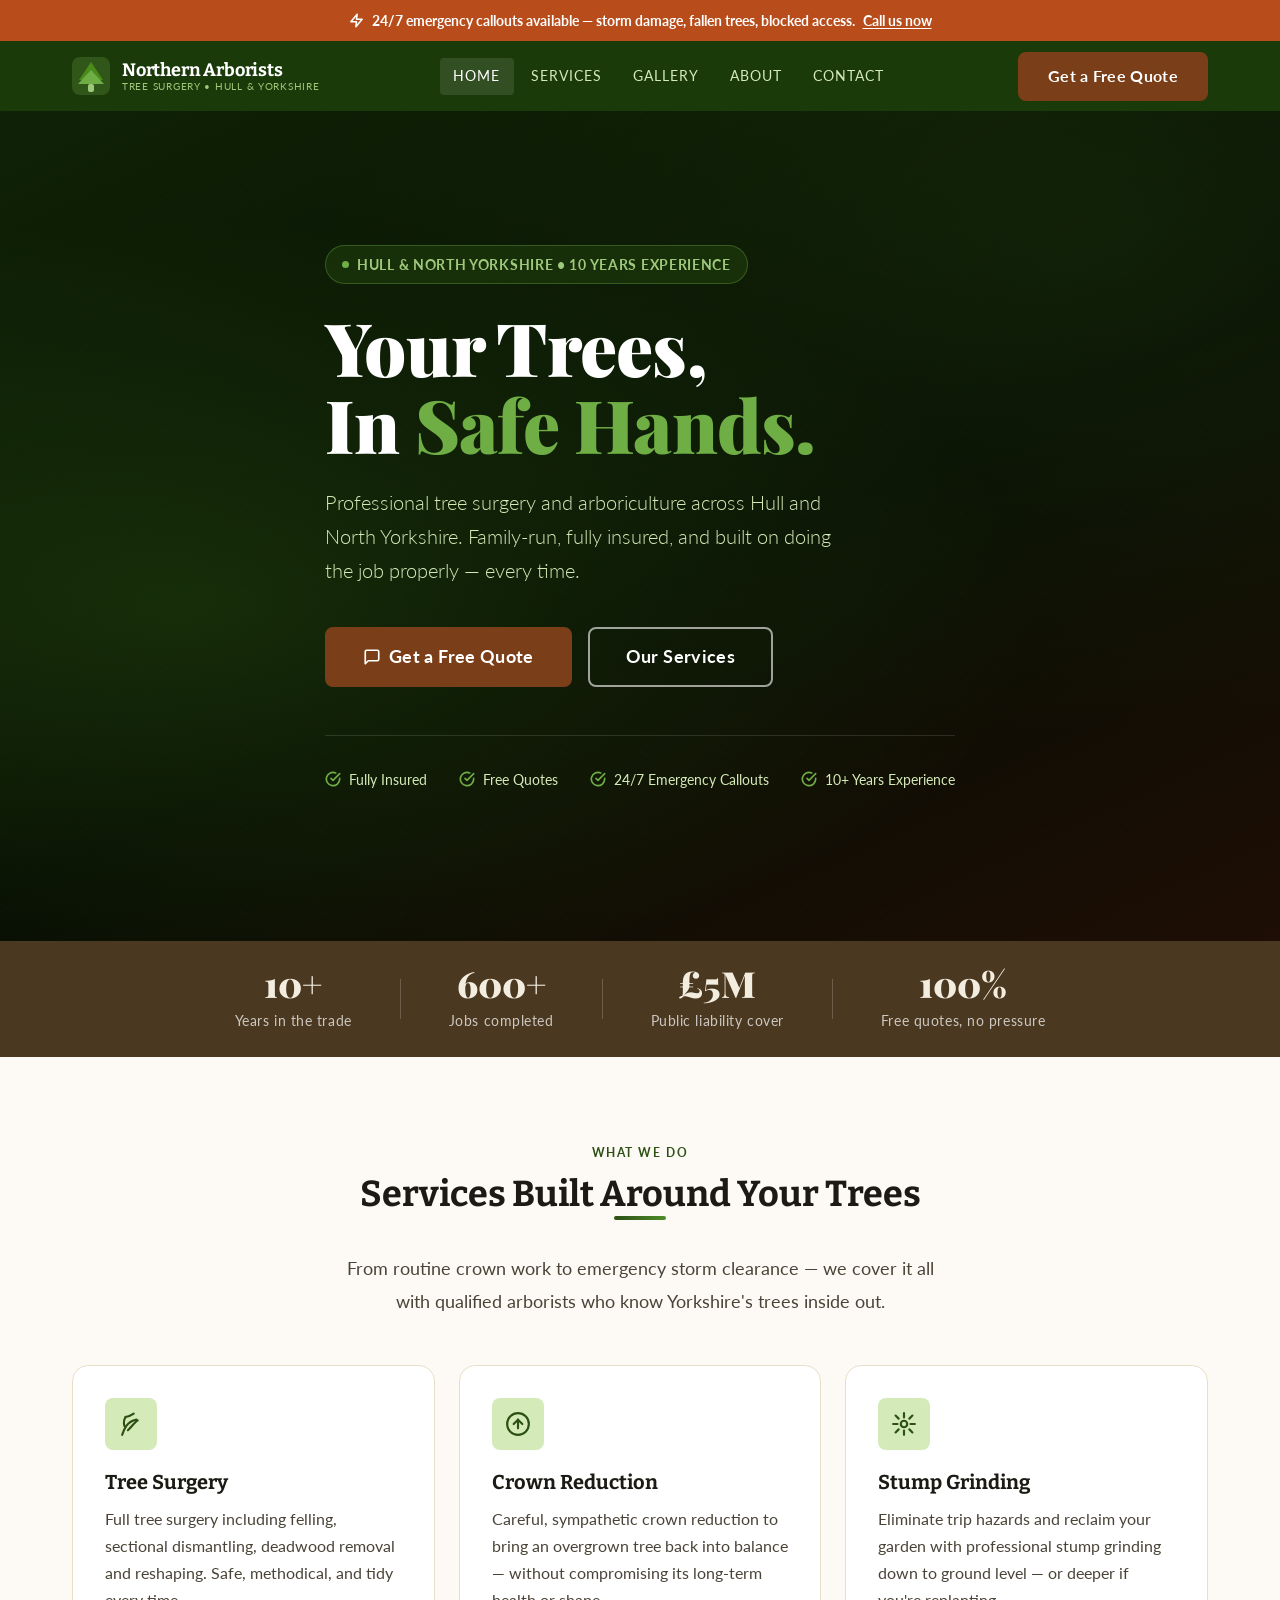
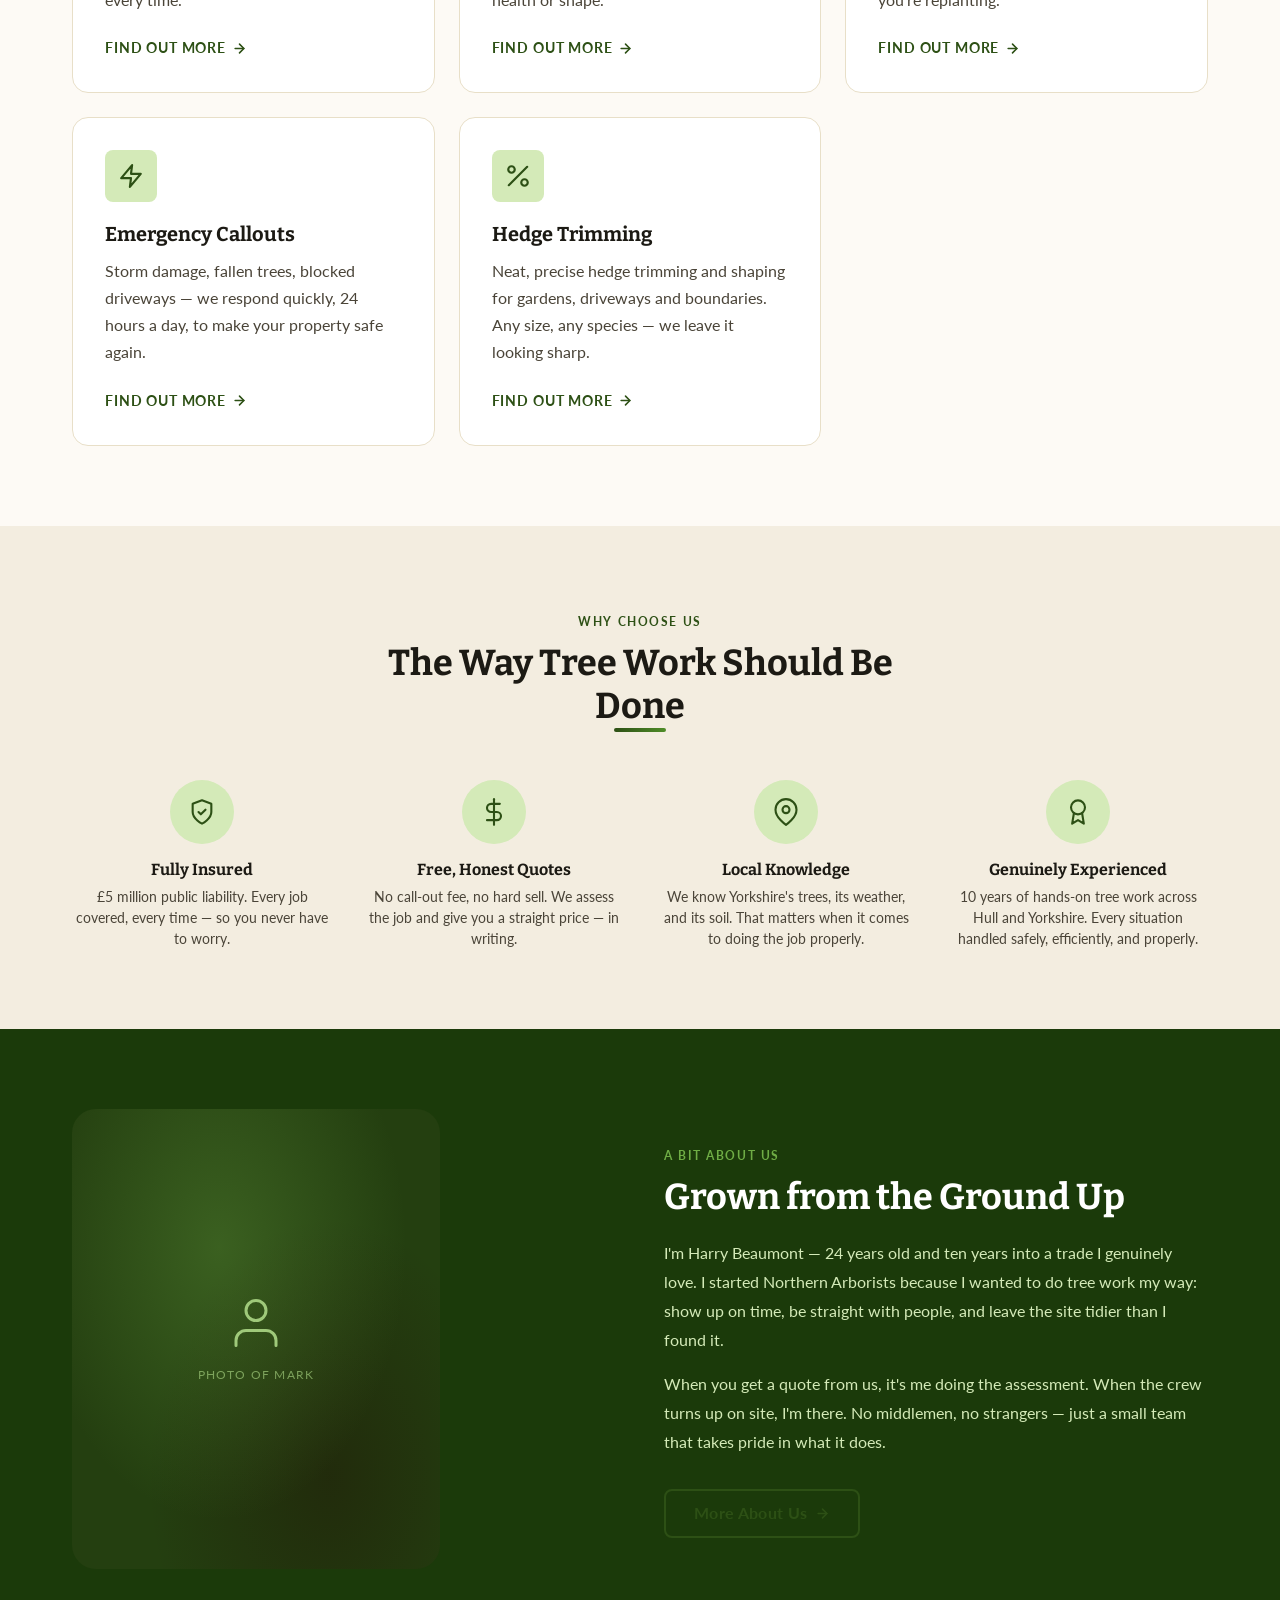
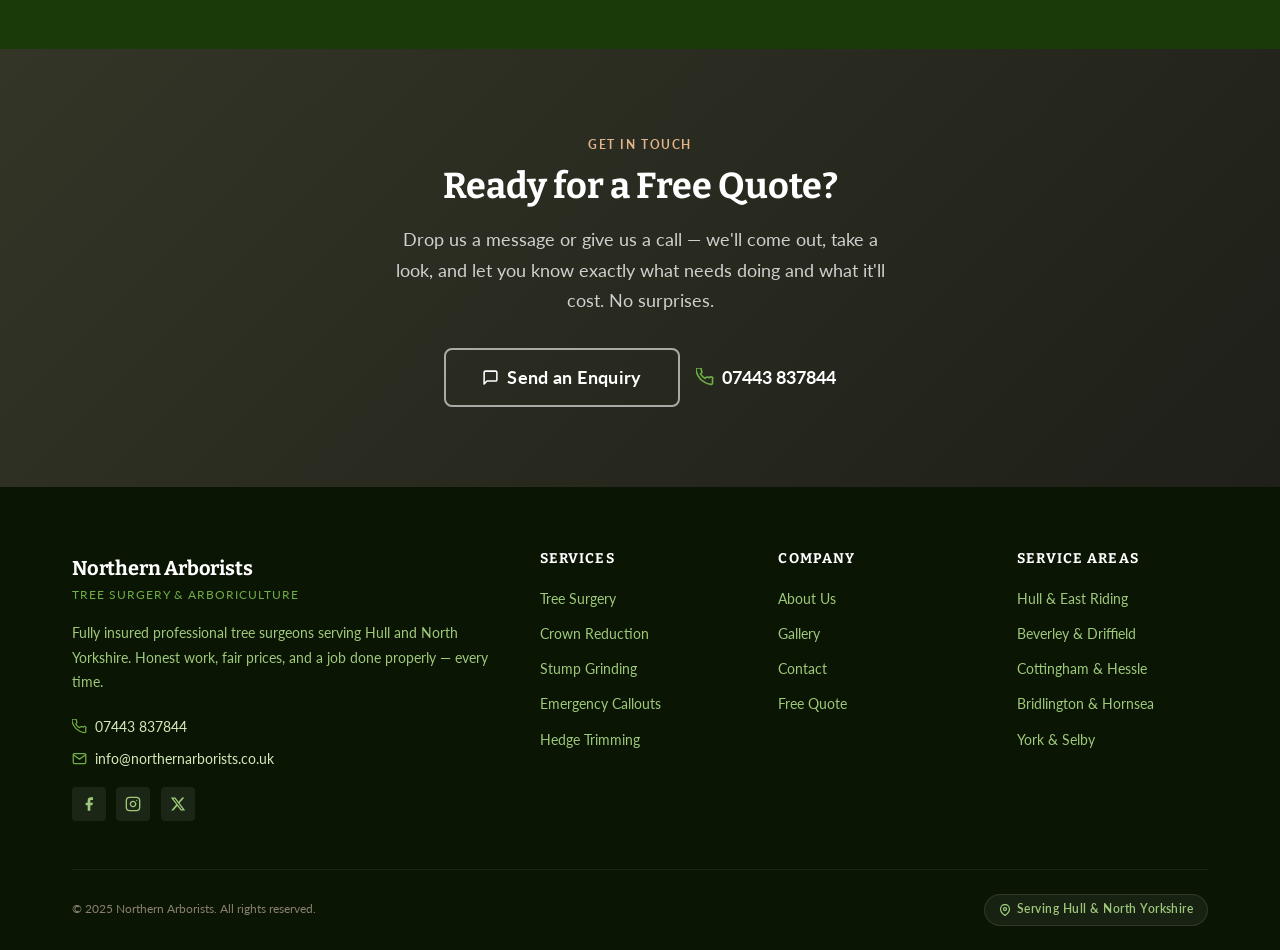
==== commit ef3223d9: "Update owner details, experience, and mute banner colour - Rename Mark Beresford → Harry Beaumont (a" ====
--- a/index.html
+++ b/index.html
@@ -3,7 +3,7 @@
 <head>
   <meta charset="UTF-8">
   <meta name="viewport" content="width=device-width, initial-scale=1.0">
-  <meta name="description" content="Northern Arborists — professional tree surgery and arboriculture across Hull and North Yorkshire. Fully insured, free quotes, 15+ years experience.">
+  <meta name="description" content="Northern Arborists — professional tree surgery and arboriculture across Hull and North Yorkshire. Fully insured, free quotes, 10 years experience.">
   <title>Northern Arborists | Tree Surgery &amp; Arboriculture — Hull &amp; Yorkshire</title>
   <link rel="preconnect" href="https://fonts.googleapis.com">
   <link rel="preconnect" href="https://fonts.gstatic.com" crossorigin>
@@ -70,7 +70,7 @@
       <div class="container">
         <div class="hero-content">
 
-          <div class="hero-badge">Hull &amp; North Yorkshire &bull; Est. 2009</div>
+          <div class="hero-badge">Hull &amp; North Yorkshire &bull; 10 Years Experience</div>
 
           <h1>
             Your Trees,<br>
@@ -105,7 +105,7 @@
             </li>
             <li class="hero-trust-item">
               <svg width="16" height="16" viewBox="0 0 24 24" fill="none" stroke="currentColor" stroke-width="2.5" stroke-linecap="round" stroke-linejoin="round" aria-hidden="true"><path d="M22 11.08V12a10 10 0 11-5.93-9.14"/><polyline points="22 4 12 14.01 9 11.01"/></svg>
-              15+ Years Experience
+              10+ Years Experience
             </li>
           </ul>
 
@@ -118,7 +118,7 @@
       <div class="container">
         <div class="stats-inner">
           <div class="stat-item">
-            <span class="stat-number">15+</span>
+            <span class="stat-number">10+</span>
             <span class="stat-label">Years in the trade</span>
           </div>
           <div class="stats-divider"></div>
@@ -260,8 +260,8 @@
             <div class="trust-icon" aria-hidden="true">
               <svg width="28" height="28" viewBox="0 0 24 24" fill="none" stroke="currentColor" stroke-width="1.8" stroke-linecap="round" stroke-linejoin="round"><circle cx="12" cy="8" r="6"/><path d="M15.477 12.89L17 22l-5-3-5 3 1.523-9.11"/></svg>
             </div>
-            <h4>Qualified &amp; Experienced</h4>
-            <p>NPTC certified, LANTRA trained, and over 15 years' practical experience. You're in good hands.</p>
+            <h4>Genuinely Experienced</h4>
+            <p>10 years of hands-on tree work across Hull and Yorkshire. Every situation handled safely, efficiently, and properly.</p>
           </div>
 
         </div>
@@ -282,10 +282,10 @@
             <span class="section-label section-label--light">A Bit About Us</span>
             <h2>Grown from the Ground Up</h2>
             <p>
-              I'm Mark Beresford — I started Northern Arborists in 2009 after more than a decade working for other firms around the Humber. I'd built a reputation for turning up on time, leaving gardens tidy, and giving people honest advice. So I decided to do it for myself.
+              I'm Harry Beaumont — 24 years old and ten years into a trade I genuinely love. I started Northern Arborists because I wanted to do tree work my way: show up on time, be straight with people, and leave the site tidier than I found it.
             </p>
             <p>
-              We're not a faceless operation. When you get a quote from us, it's me doing the assessment. When the crew turns up on site, I'm there too. That's how we keep standards high and how we've built the reputation we have.
+              When you get a quote from us, it's me doing the assessment. When the crew turns up on site, I'm there. No middlemen, no strangers — just a small team that takes pride in what it does.
             </p>
             <div style="margin-top:2rem;">
               <a href="about.html" class="btn btn-outline-green">
@@ -311,9 +311,9 @@
               <svg width="17" height="17" viewBox="0 0 24 24" fill="none" stroke="currentColor" stroke-width="2.2" stroke-linecap="round" stroke-linejoin="round" aria-hidden="true"><path d="M21 15a2 2 0 01-2 2H7l-4 4V5a2 2 0 012-2h14a2 2 0 012 2z"/></svg>
               Send an Enquiry
             </a>
-            <a href="tel:01482000000" class="phone-link">
+            <a href="tel:07443837844" class="phone-link">
               <svg width="18" height="18" viewBox="0 0 24 24" fill="none" stroke="currentColor" stroke-width="2.2" stroke-linecap="round" stroke-linejoin="round" aria-hidden="true"><path d="M22 16.92v3a2 2 0 01-2.18 2 19.79 19.79 0 01-8.63-3.07A19.5 19.5 0 013.07 10.81 19.79 19.79 0 01.01 2.22 2 2 0 012 .04h3a2 2 0 012 1.72 12.84 12.84 0 00.7 2.81 2 2 0 01-.45 2.11L6.09 7.91a16 16 0 006 6l1.27-1.27a2 2 0 012.11-.45 12.84 12.84 0 002.81.7A2 2 0 0122 14.92z"/></svg>
-              01482 000 000
+              07443 837844
             </a>
           </div>
         </div>
@@ -334,7 +334,7 @@
           <p>Fully insured professional tree surgeons serving Hull and North Yorkshire. Honest work, fair prices, and a job done properly — every time.</p>
           <div class="footer-contact-row">
             <svg width="15" height="15" viewBox="0 0 24 24" fill="none" stroke="currentColor" stroke-width="2" stroke-linecap="round" stroke-linejoin="round" aria-hidden="true"><path d="M22 16.92v3a2 2 0 01-2.18 2 19.79 19.79 0 01-8.63-3.07A19.5 19.5 0 013.07 10.81 19.79 19.79 0 01.01 2.22 2 2 0 012 .04h3a2 2 0 012 1.72 12.84 12.84 0 00.7 2.81 2 2 0 01-.45 2.11L6.09 7.91a16 16 0 006 6l1.27-1.27a2 2 0 012.11-.45 12.84 12.84 0 002.81.7A2 2 0 0122 14.92z"/></svg>
-            <a href="tel:01482000000">01482 000 000</a>
+            <a href="tel:07443837844">07443 837844</a>
           </div>
           <div class="footer-contact-row">
             <svg width="15" height="15" viewBox="0 0 24 24" fill="none" stroke="currentColor" stroke-width="2" stroke-linecap="round" stroke-linejoin="round" aria-hidden="true"><path d="M4 4h16c1.1 0 2 .9 2 2v12c0 1.1-.9 2-2 2H4c-1.1 0-2-.9-2-2V6c0-1.1.9-2 2-2z"/><polyline points="22,6 12,13 2,6"/></svg>
--- a/styles.css
+++ b/styles.css
@@ -492,7 +492,7 @@
    9. STATS STRIP
    ============================================================ */
 .stats-strip {
-  background-color: var(--brand-brown);
+  background-color: #4A3820;
   padding: 1.5rem 0;
 }
 .stats-inner {
@@ -668,8 +668,8 @@
    13. CTA BANNER
    ============================================================ */
 .cta-banner {
-  background-color: var(--brown-700);
-  background-image: linear-gradient(135deg, var(--brown-700) 0%, var(--brown-800) 100%);
+  background-color: #2C2E26;
+  background-image: linear-gradient(135deg, #333527 0%, #1E2019 100%);
   color: var(--white);
   text-align: center;
   padding: 5rem 0;
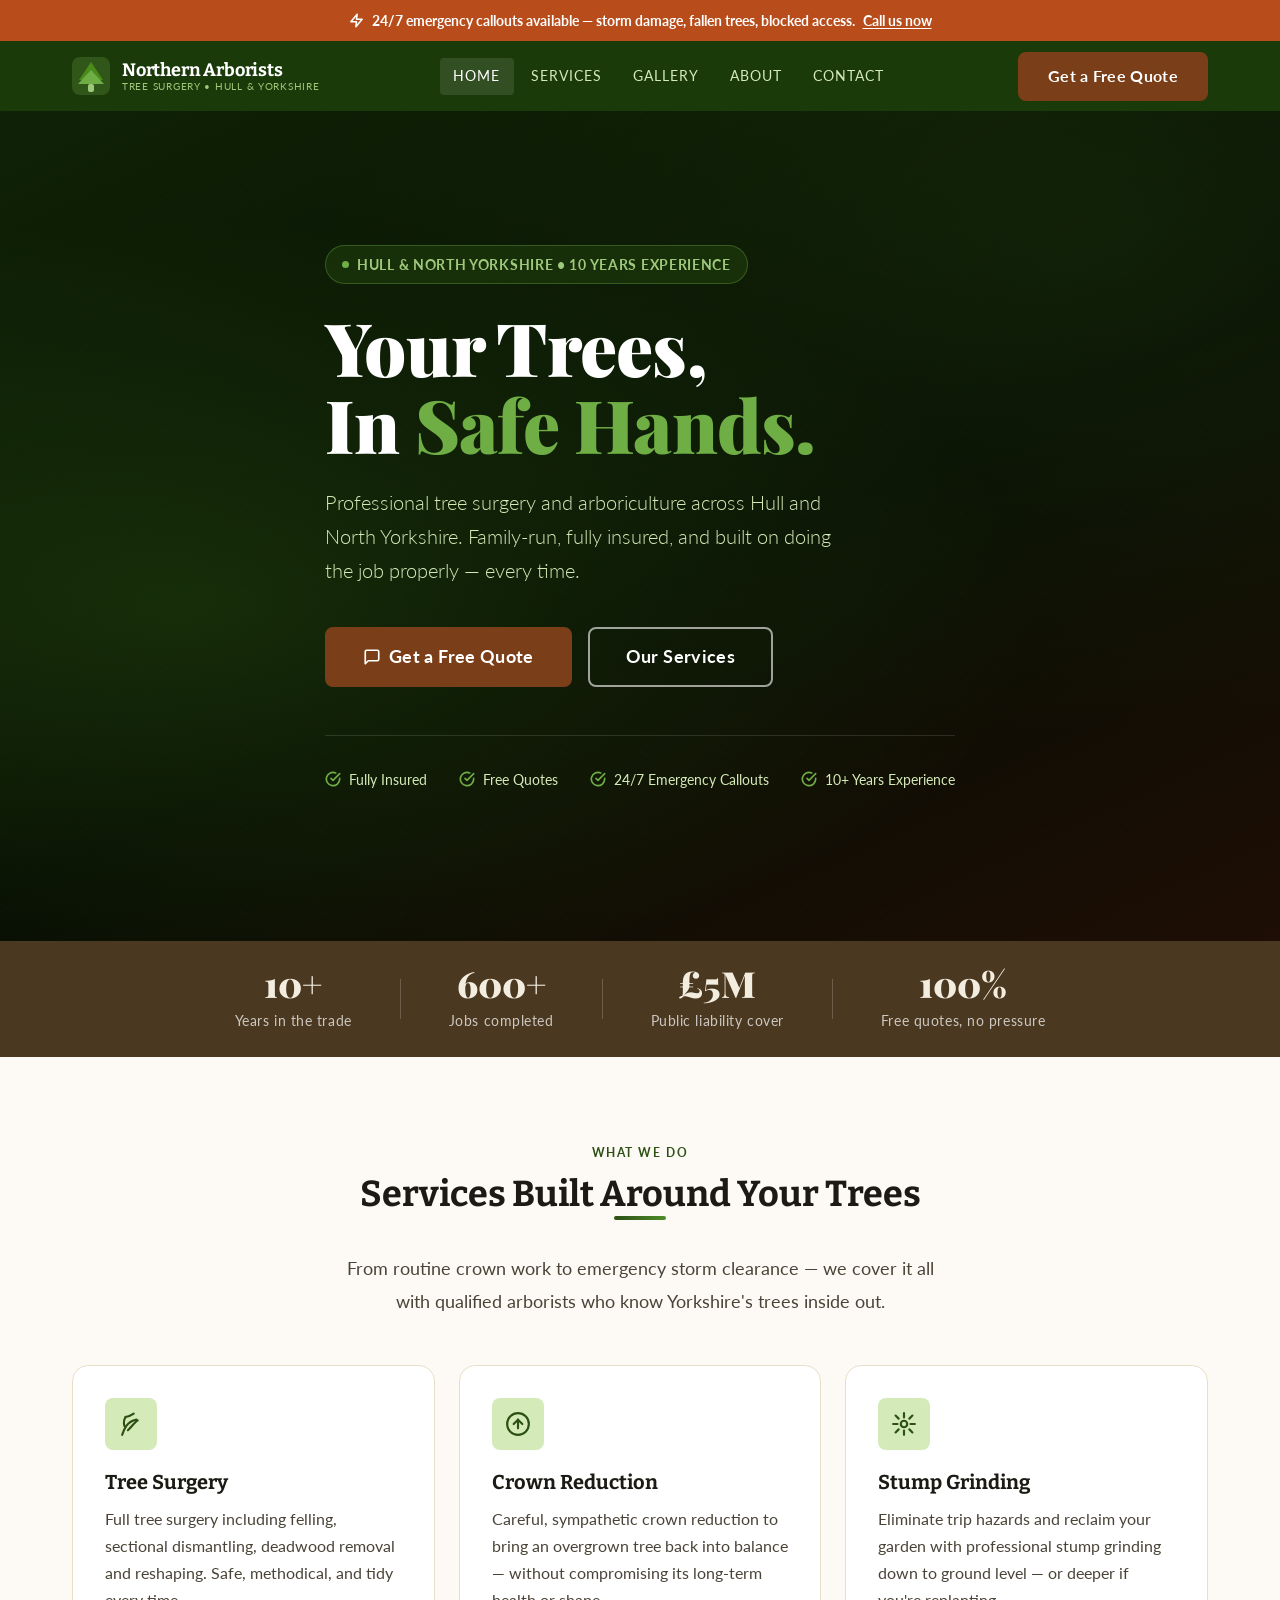
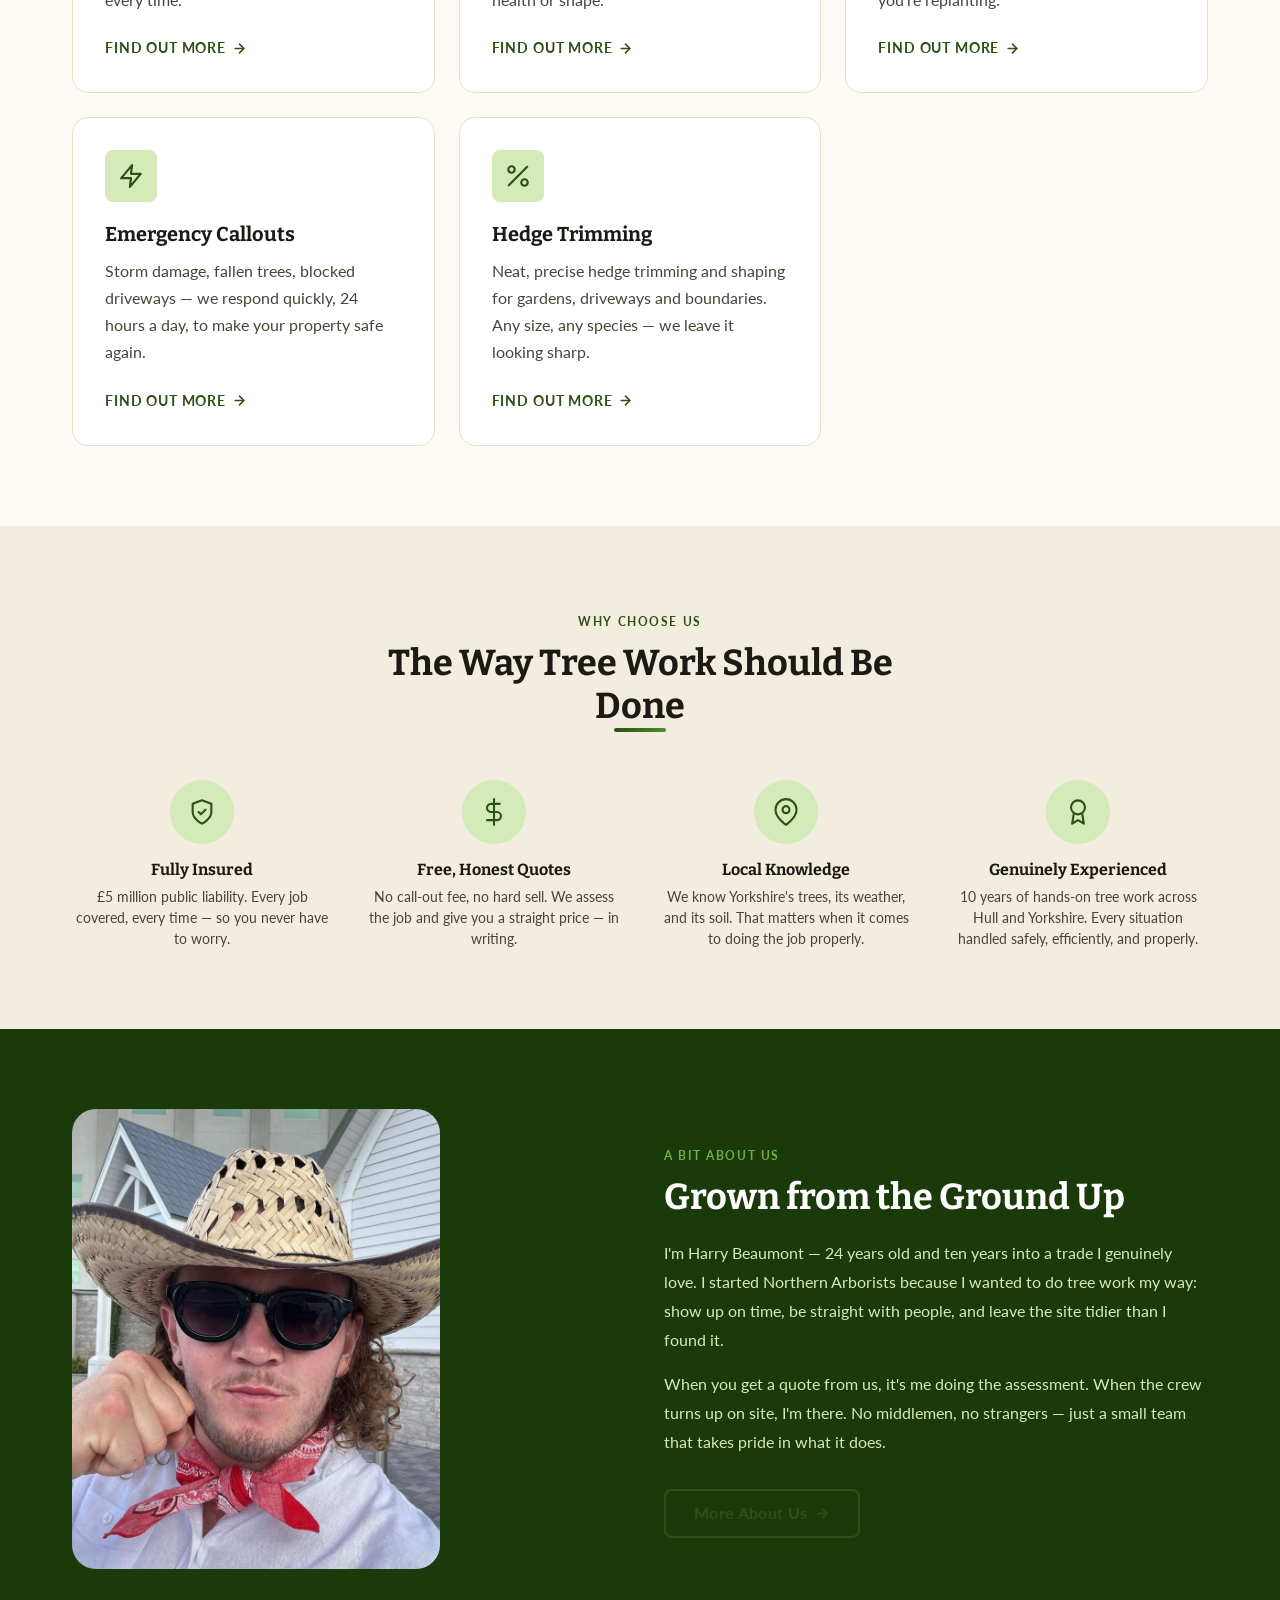
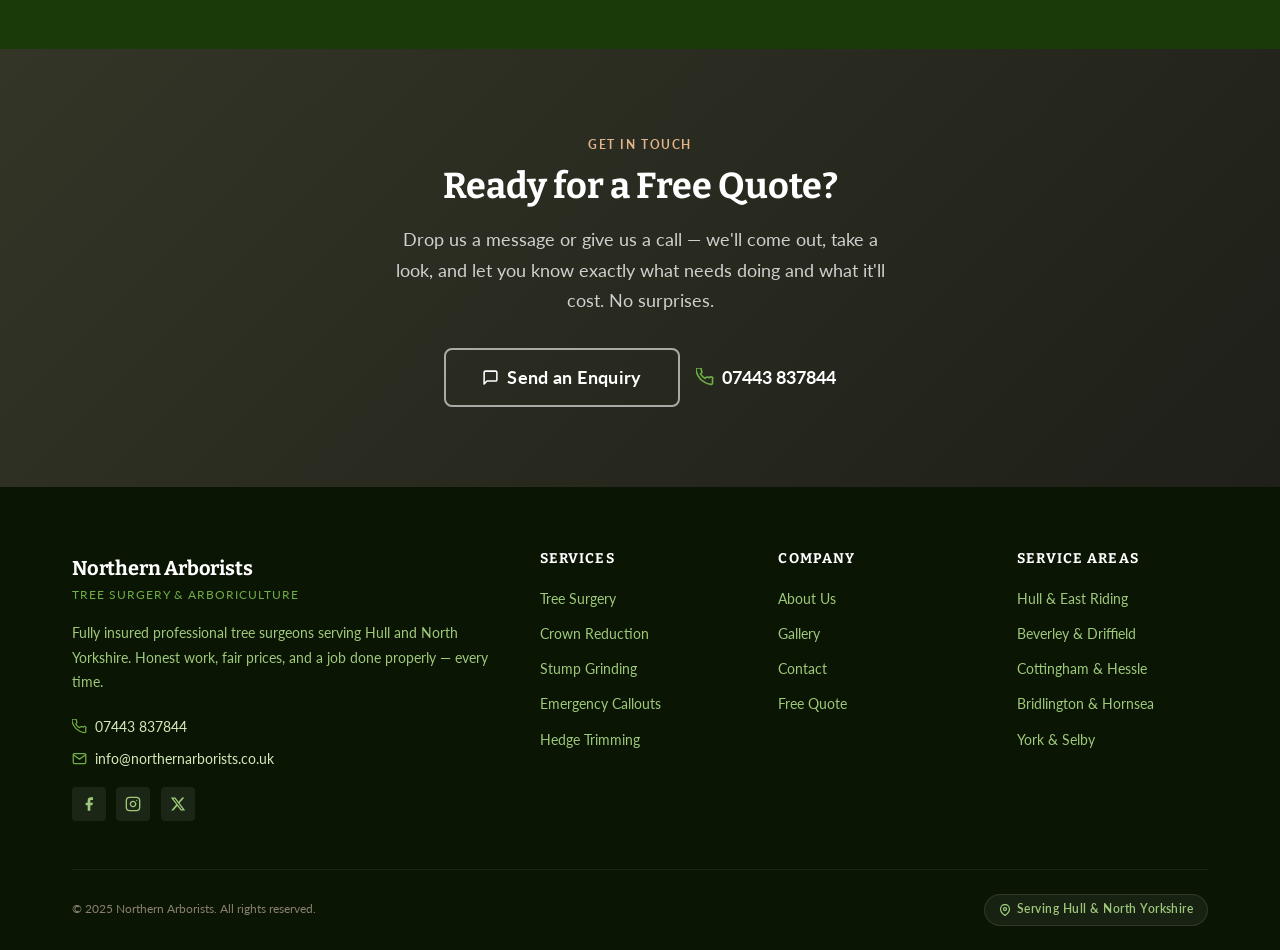
==== commit 152f55f3: "Add Harry's photo to about and home pages Replace SVG placeholder with IMG_0977.jpeg on both the abo" ====
--- a/index.html
+++ b/index.html
@@ -274,8 +274,7 @@
         <div class="about-strip-inner">
 
           <div class="about-photo-placeholder reveal">
-            <svg width="60" height="60" viewBox="0 0 24 24" fill="none" stroke="currentColor" stroke-width="1.2" stroke-linecap="round" stroke-linejoin="round" aria-hidden="true"><path d="M20 21v-2a4 4 0 00-4-4H8a4 4 0 00-4 4v2"/><circle cx="12" cy="7" r="4"/></svg>
-            <span class="photo-placeholder-label">Photo of Mark</span>
+            <img src="IMG_0977.jpeg" alt="Harry Beaumont — Northern Arborists" class="about-photo-img">
           </div>
 
           <div class="about-strip-text reveal">
--- a/styles.css
+++ b/styles.css
@@ -658,6 +658,15 @@
   opacity: 0.7;
 }
 
+.about-photo-img {
+  width: 100%;
+  height: 100%;
+  object-fit: cover;
+  object-position: center top;
+  border-radius: inherit;
+  display: block;
+}
+
 .about-strip-text { order: 1; }
 @media (min-width: 768px) { .about-strip-text { order: 2; } }
 .about-strip-text .section-label { color: var(--green-300); }
